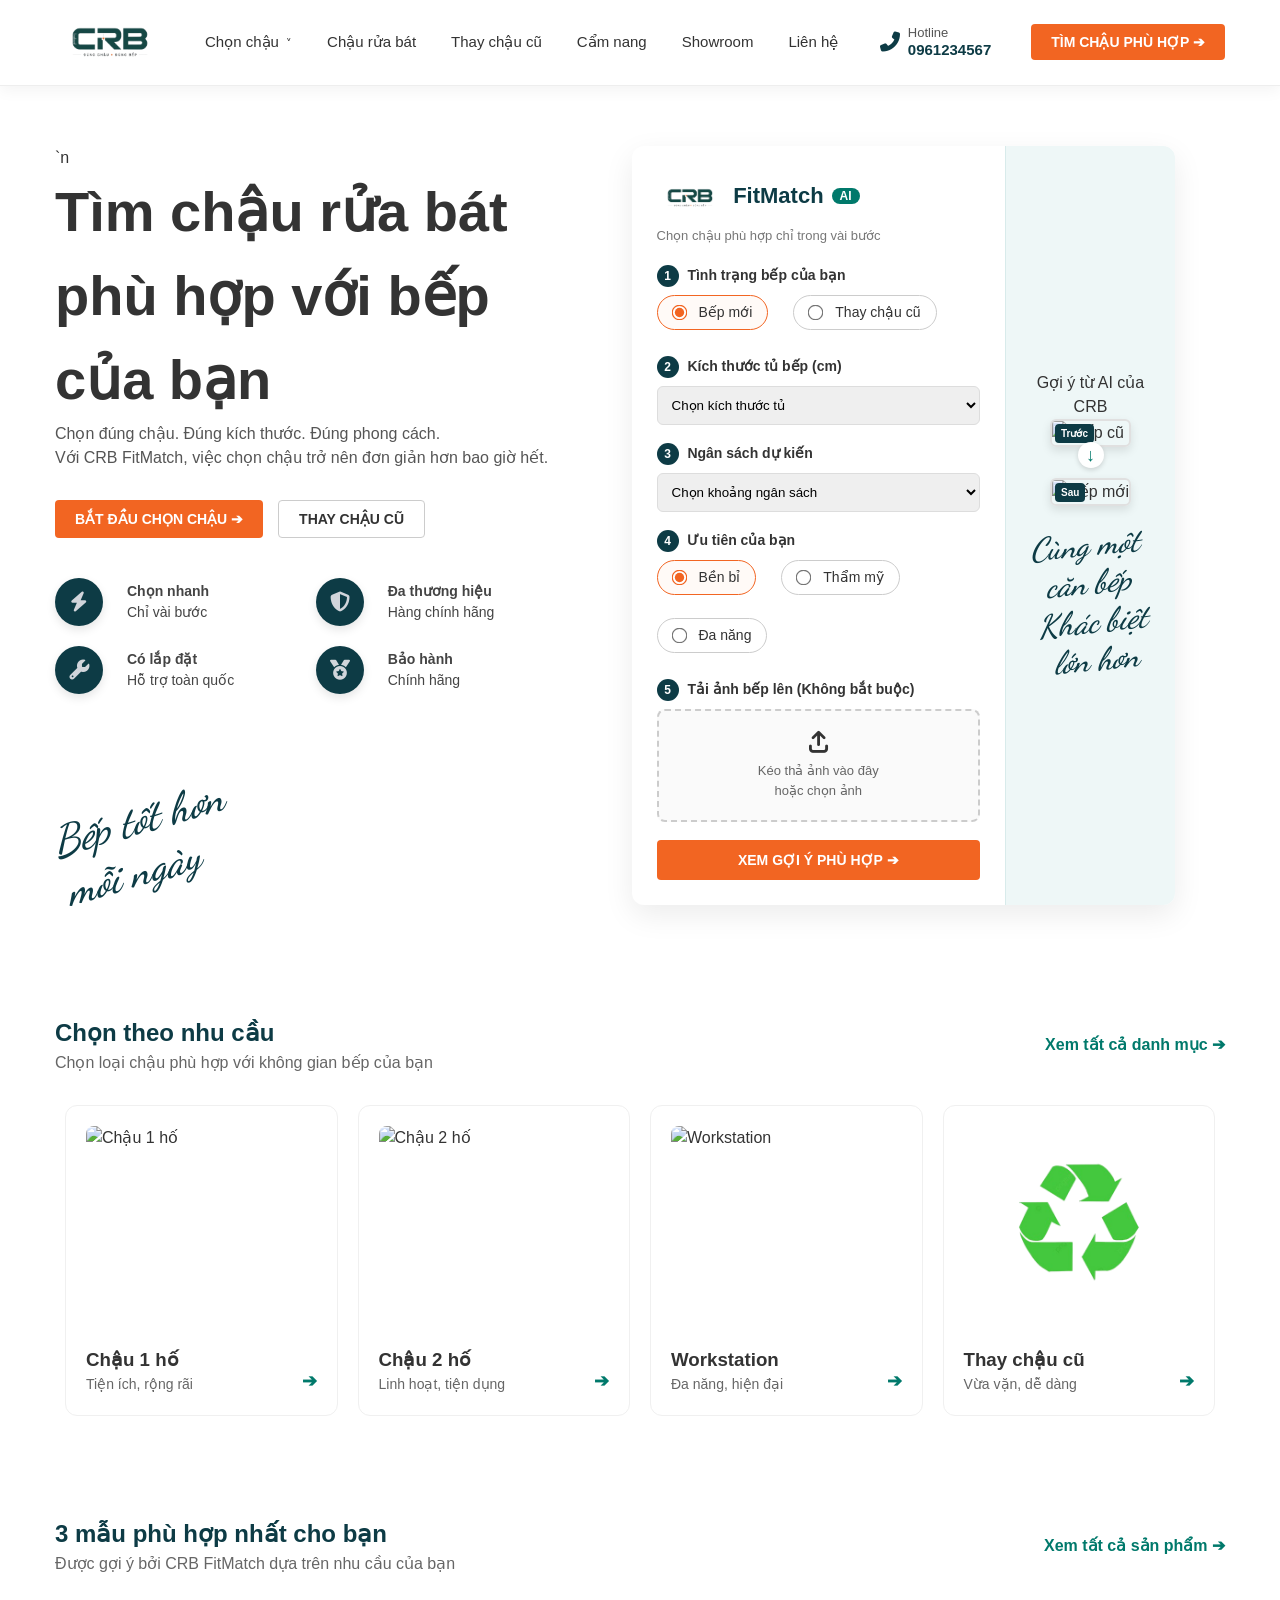
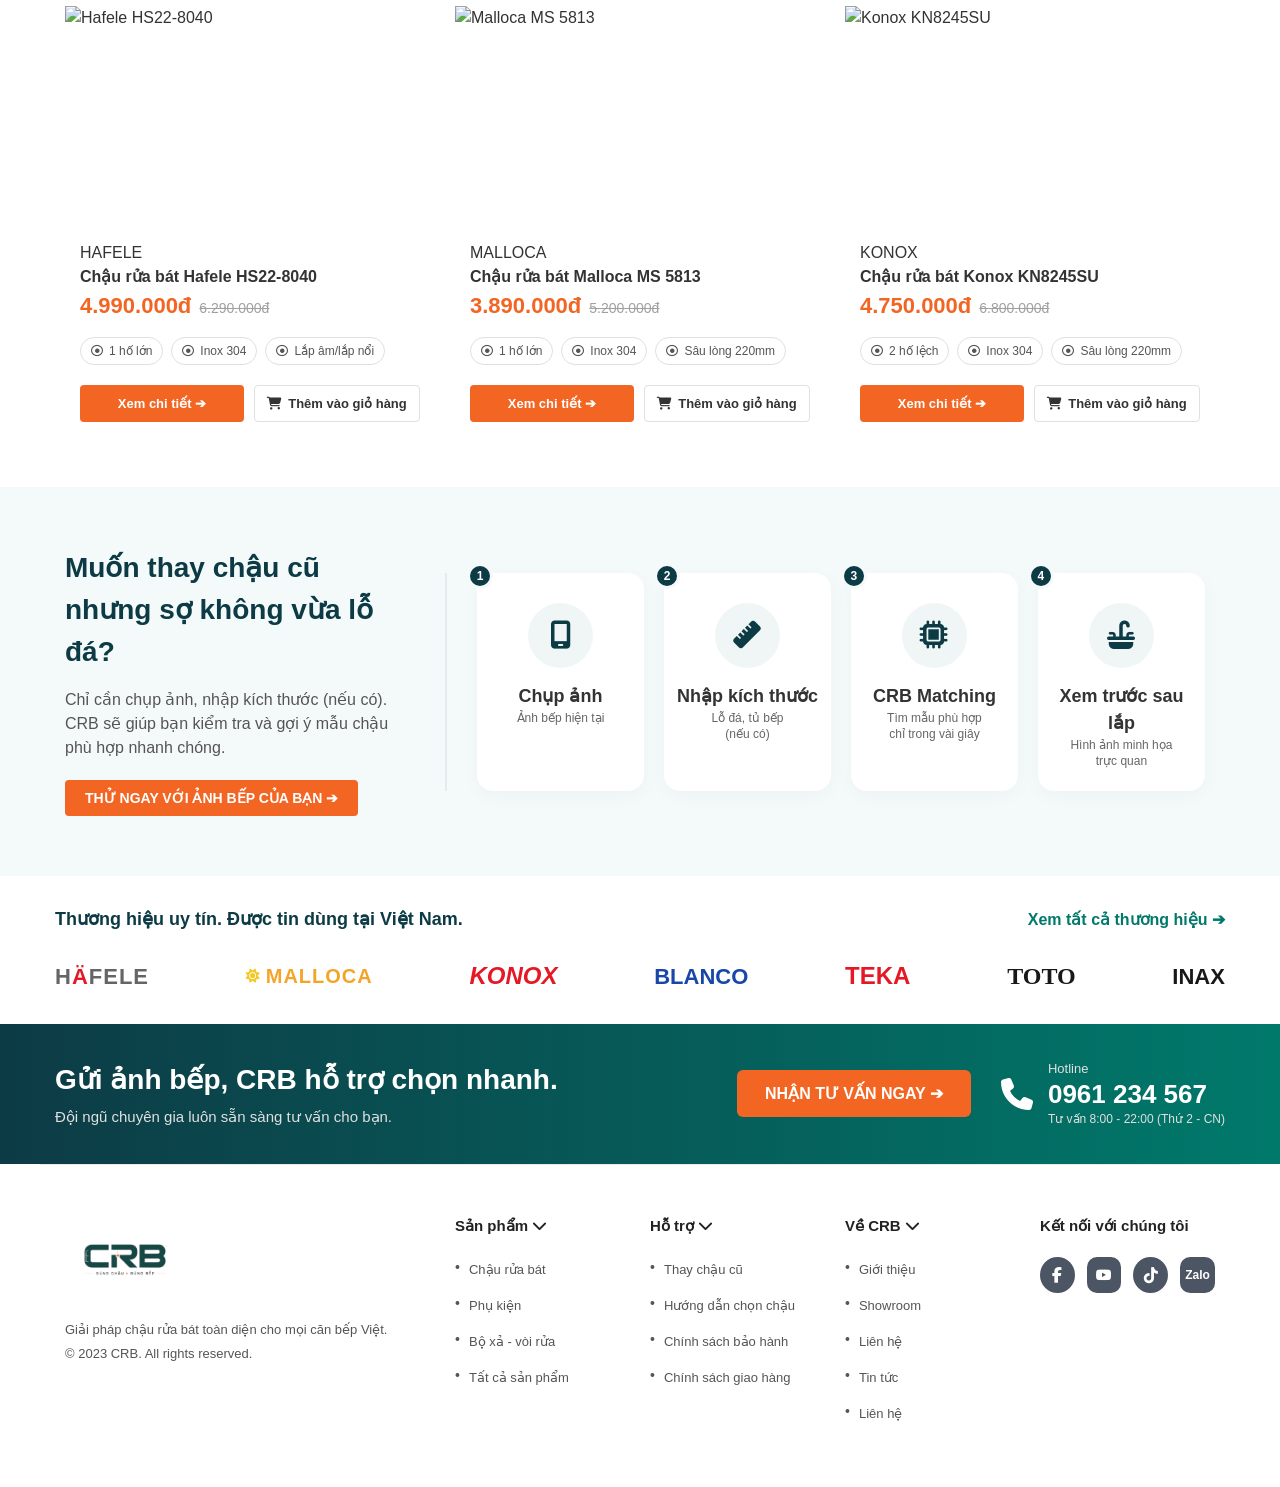
==== index.html @ 4755c790 "link" ====
﻿<!DOCTYPE html>
<html lang="vi">

<head>
    <meta charset="UTF-8">
    <meta name="viewport" content="width=device-width, initial-scale=1.0">
    <title>CRB - Chậu rửa bát</title>
    <!-- Đã đổi Giao Dien Trang Chu thành Giao Dien -->
    <link rel="stylesheet" href="css/Giao-Dien.css">
    <link rel="stylesheet" href="https://cdnjs.cloudflare.com/ajax/libs/font-awesome/6.4.0/css/all.min.css">

  <meta name="description" content="Chậu rửa bát chính hãng từ Hafele, Konox, Malloca tại CRB. Trải nghiệm ngay CRB FitMatch AI giúp chọn chậu chuẩn xác 100% cho tủ bếp. Khám phá ngay!">
</head>

<body>
    <!-- Header -->
    <header class="header">
        <div class="container flex-between align-center">
            <div class="logo">
                <a href="html/Giao-Dien.html">
                    <img src="images/logo.png"
                        alt="CRB Logo" class="img-logo">
                </a>
            </div>

            <div class="mobile-menu-toggle" id="mobile-menu-toggle">☰</div>

            <nav class="nav-menu" id="nav-menu">
                <a href="html/Giao-Dien.html">Chọn chậu <span style="font-size: 11px; margin-left: 3px;">&#709;</span></a>
                <!-- Đã cập nhật link -->
                <a href="html/ChauRuaBat.html">Chậu rửa bát</a>
                <a href="html/Lienhe.html">Thay chậu cũ</a>
                <a href="html/CamNang.html">Cẩm nang</a>
                <a href="html/GioiThieu.html">Showroom</a>
                <a href="html/Lienhe.html">Liên hệ</a>
            </nav>

            <div class="header-action flex-center">
                <div class="hotline flex-row align-center" style="margin-right: 20px;">
                    <i class="fa-solid fa-phone"
                        style="font-size: 20px; color: #0d3b45; margin-right: 8px; transform: scaleX(-1);"></i>
                    <div style="display: flex; flex-direction: column; align-items: flex-start; line-height: 1.2;">
                        <span style="font-size: 13px; color: #555;">Hotline</span>
                        <strong style="font-size: 15px; color: #0d3b45;"><a href="tel:0961234567" class="contact-link" style="color: inherit; text-decoration: none; cursor: pointer;">0961234567</a></strong>
                    </div>
                </div>

                <button onclick="window.location.href='html/index.html'" id="btn-tim-chau"
                    class="btn btn-primary">TÌM CHẬU PHÙ HỢP ➔</button>
            </div>
        </div>
    </header>

    <!-- Mobile Drawer Menu -->
    <div class="mobile-drawer-overlay" id="mobile-drawer-overlay"></div>
    <div class="mobile-drawer" id="mobile-drawer">
        <div class="drawer-header flex-between align-center">
            <img src="images/logo.png"
                alt="CRB Logo" style="max-height: 35px;">
            <div class="close-drawer" id="close-drawer">✖</div>
        </div>
        <div class="drawer-body">
            <a href="html/Giao-Dien.html">Chọn chậu <span
                    style="font-size: 11px; float:right; margin-top: 5px;">&#709;</span></a>
            <!-- Đã cập nhật link -->
            <a href="html/ChauRuaBat.html">Chậu rửa bát</a>
            <a href="html/Lienhe.html">Thay chậu cũ</a>
            <a href="html/CamNang.html">Cẩm nang</a>
            <a href="html/GioiThieu.html">Showroom</a>
                <a href="html/Lienhe.html">Liên hệ</a>
        </div>
        <div class="drawer-footer">
            <div class="hotline-drawer">
                <i class="fa-solid fa-phone" style="transform: scaleX(-1);"></i> <a href="tel:0961234567" class="contact-link" style="color: inherit; text-decoration: none; cursor: pointer;">0961234567</a>
            </div>
            <button onclick="window.location.href='html/index.html'" id="btn-tim-chau-drawer"
                class="btn btn-primary"
                style="width: 100%; text-align: center; justify-content: center; margin-top: 15px; font-weight: bold; font-size: 14px;">TÌM
                CHẬU PHÙ HỢP ➔</button>
        </div>
    </div>

    <!-- Hero Section -->
    <section id="hero-section" class="hero banner-bg">
        <div class="hero-overlay"></div>
        <div class="container flex-row" style="position: relative; z-index: 2; align-items: stretch;">
            <div class="hero-content">
                <h1 class="sr-only" style="position: absolute; width: 1px; height: 1px; padding: 0; margin: -1px; overflow: hidden; clip: rect(0, 0, 0, 0); white-space: nowrap; border-width: 0;">Giải pháp chậu rửa bát chính hãng và thiết bị bếp thông minh CRB</h1>`n                <div class="hero-title" style="font-size: 56px; font-weight: 700;">Tìm chậu rửa bát<br>phù hợp với bếp<br>của bạn</div>
                <p class="subtitle">Chọn đúng chậu. Đúng kích thước. Đúng phong cách.<br>Với CRB FitMatch, việc chọn
                    chậu trở nên đơn giản hơn bao giờ hết.</p>

                <div class="hero-buttons flex-row">
                    <button id="btn-bat-dau" class="btn btn-primary">BẮT ĐẦU CHỌN CHẬU ➔</button>
                    <button onclick="window.location.href='html/Lienhe.html'" id="btn-thay-chau"
                        class="btn btn-outline bg-white">THAY CHẬU CŨ</button>
                </div>

                <div class="hero-features">
                    <div class="feature-item">
                        <span class="icon dark-icon">
                            <i class="fa-solid fa-bolt" style="color: #d1d5db;"></i>
                        </span>
                        <div><strong>Chọn nhanh</strong><br>Chỉ vài bước</div>
                    </div>
                    <div class="feature-item">
                        <span class="icon dark-icon">
                            <i class="fa-solid fa-shield-halved" style="color: #d1d5db;"></i>
                        </span>
                        <div><strong>Đa thương hiệu</strong><br>Hàng chính hãng</div>
                    </div>
                    <div class="feature-item">
                        <span class="icon dark-icon">
                            <i class="fa-solid fa-wrench" style="color: #d1d5db;"></i>
                        </span>
                        <div><strong>Có lắp đặt</strong><br>Hỗ trợ toàn quốc</div>
                    </div>
                    <div class="feature-item">
                        <span class="icon dark-icon">
                            <i class="fa-solid fa-medal" style="color: #d1d5db;"></i>
                        </span>
                        <div><strong>Bảo hành</strong><br>Chính hãng</div>
                    </div>
                </div>

                <div class="hero-signature">
                    <i>Bếp tốt hơn <br> mỗi ngày</i>
                </div>
            </div>

            <!-- Form AI đã được chia 2 cột -->
            <div class="hero-form">
                <div class="form-card complex-form">
                    <div class="form-main">
                        <div class="form-header flex-between"></div>

                        <div class="form-header" style="display: block; margin-bottom: 20px;">
                            <div class="title-row"
                                style="display: flex; align-items: center; gap: 10px; margin-bottom: 5px;">
                                <img src="images/logo.png"
                                    alt="CRB Logo"
                                    style="height: 50px; width: auto; margin: 0; display: block; object-fit: contain; transform: translateY(2px);">
                                <h3
                                    style="margin: 0; font-size: 22px; line-height: 1; display: flex; align-items: center; gap: 8px;">
                                    FitMatch <span class="badge"
                                        style="background: #00796b; color: #fff; padding: 2px 8px; border-radius: 12px; font-size: 12px;">AI</span>
                                </h3>
                            </div>
                            <span class="sub-text" style="margin: 0;">Chọn chậu phù hợp chỉ trong vài bước</span>
                        </div>

                        <style>
                            .radio-pill {
                                display: inline-flex !important;
                                align-items: center !important;
                                border: 1px solid #ccc !important;
                                border-radius: 30px !important;
                                padding: 6px 15px !important;
                                background-color: #fff !important;
                                cursor: pointer;
                                margin-right: 10px;
                                transition: all 0.2s ease;
                            }

                            .radio-pill:has(input:checked),
                            .radio-pill.active {
                                border-color: #f26522 !important;
                                background-color: #fffaf7 !important;
                            }

                            .radio-pill input[type="radio"] {
                                accent-color: #f26522 !important;
                                transform: scale(1.2) !important;
                                margin: 0 8px 0 0 !important;
                                cursor: pointer;
                            }

                            .radio-pill .radio-text {
                                font-size: 14px !important;
                                color: #333 !important;
                            }
                        </style>
                        <form id="ai-form">
                            <div class="form-group">
                                <label><span class="step-num">1</span> Tình trạng bếp của bạn</label>
                                <div class="radio-group flex-row">
                                    <label class="radio-pill"><input type="radio" name="status" checked> <span
                                            class="radio-text">Bếp mới</span></label>
                                    <label class="radio-pill"><input type="radio" name="status"> <span
                                            class="radio-text">Thay chậu cũ</span></label>
                                </div>
                            </div>
                            <div class="form-group">
                                <label><span class="step-num">2</span> Kích thước tủ bếp (cm)</label>
                                <select>
                                    <option>Chọn kích thước tủ</option>
                                </select>
                            </div>
                            <div class="form-group">
                                <label><span class="step-num">3</span> Ngân sách dự kiến</label>
                                <select>
                                    <option>Chọn khoảng ngân sách</option>
                                </select>
                            </div>
                            <div class="form-group">
                                <label><span class="step-num">4</span> Ưu tiên của bạn</label>
                                <div class="radio-group flex-row">
                                    <label class="radio-pill"><input type="radio" name="priority" checked> <span
                                            class="radio-text">Bền bỉ</span></label>
                                    <label class="radio-pill"><input type="radio" name="priority"> <span
                                            class="radio-text">Thẩm mỹ</span></label>
                                    <label class="radio-pill"><input type="radio" name="priority"> <span
                                            class="radio-text">Đa năng</span></label>
                                </div>
                            </div>
                            <div class="form-group">
                                <label><span class="step-num">5</span> Tải ảnh bếp lên <span class="light-text">(Không
                                        bắt buộc)</span></label>
                                <div class="upload-box flex-center" id="upload-box">
                                    <input type="file" id="file-upload" accept="image/*" style="display: none;">
                                    <span id="upload-text">
                                        <i class="fa-solid fa-arrow-up-from-bracket"
                                            style="font-size: 22px; margin-bottom: 8px; color: #333;"></i><br>
                                        Kéo thả ảnh vào đây<br>hoặc chọn ảnh
                                    </span>
                                </div>
                            </div>
                            <button type="button" class="btn btn-primary btn-full" id="btn-submit-form">XEM GỢI Ý PHÙ
                                HỢP ➔</button>
                        </form>
                    </div>

                    <!-- Sidebar AI bên phải -->
                    <div class="form-sidebar">
                        <div class="hero-subtitle">Gợi ý từ AI của CRB</div>
                        <div class="ai-suggestion-imgs">
                            <div class="img-box">
                                <span class="badge-dark">Trước</span>
                                <a href="html/ChiTietSanPham.html"><img
                                        src="https://encrypted-tbn0.gstatic.com/images?q=tbn:ANd9GcQkUFyxHflXb5DP6IkUX-mRM8Isq6GGLWXchEQne34ZMQ&s=10"
                                        alt="Bếp cũ" style="object-fit: cover;" ></a>
                            </div>
                            <div class="arrow-down">↓</div>
                            <div class="img-box">
                                <span class="badge-dark">Sau</span>
                                <a href="html/ChiTietSanPham.html"><img
                                        src="https://encrypted-tbn0.gstatic.com/images?q=tbn:ANd9GcRJy-4F2bDkJtlJdthSl4FT0KpX2QgJIFKBKIT2BkZq8A&s=10"
                                        alt="Bếp mới" style="object-fit: cover;" ></a>
                            </div>
                        </div>
                        <div class="sidebar-signature">
                            Cùng một căn bếp<br>Khác biệt lớn hơn
                        </div>
                    </div>
                </div>
            </div>
        </div>
    </section>

    <!-- Categories -->
    <section id="chon-theo-nhu-cau" class="categories container section-padding">
        <div class="section-header flex-between">
            <div>
                <h2>Chọn theo nhu cầu</h2>
                <p>Chọn loại chậu phù hợp với không gian bếp của bạn</p>
            </div>
            <!-- Đã thêm link -->
            <a href="html/ChauRuaBat.html" class="link">Xem tất cả danh mục ➔</a>
        </div>

        <div class="row">
            <div class="col-3">
                <div class="category-card">
                    <a href="html/ChiTietSanPham.html"><img
                            src="https://encrypted-tbn0.gstatic.com/images?q=tbn:ANd9GcQkUFyxHflXb5DP6IkUX-mRM8Isq6GGLWXchEQne34ZMQ&s=10"
                            alt="Chậu 1 hố" style="object-fit: cover;" ></a>
                    <div class="flex-between align-center">
                        <div>
                            <h3>Chậu 1 hố</h3>
                            <p>Tiện ích, rộng rãi</p>
                        </div>
                        <span class="arrow-icon">➔</span>
                    </div>
                </div>
            </div>
            <div class="col-3">
                <div class="category-card">
                    <a href="html/ChiTietSanPham.html"><img
                            src="https://encrypted-tbn0.gstatic.com/images?q=tbn:ANd9GcRJy-4F2bDkJtlJdthSl4FT0KpX2QgJIFKBKIT2BkZq8A&s=10"
                            alt="Chậu 2 hố" style="object-fit: cover;" ></a>
                    <div class="flex-between align-center">
                        <div>
                            <h3>Chậu 2 hố</h3>
                            <p>Linh hoạt, tiện dụng</p>
                        </div>
                        <span class="arrow-icon">➔</span>
                    </div>
                </div>
            </div>
            <div class="col-3">
                <div class="category-card">
                    <a href="html/ChiTietSanPham.html"><img
                            src="https://encrypted-tbn0.gstatic.com/images?q=tbn:ANd9GcQZZJOah_-8vuOcqAD0ra7861AhZ2qi3l1lWrR-IC-uaQ&s=10"
                            alt="Workstation" style="object-fit: cover;" ></a>
                    <div class="flex-between align-center">
                        <div>
                            <h3>Workstation</h3>
                            <p>Đa năng, hiện đại</p>
                        </div>
                        <span class="arrow-icon">➔</span>
                    </div>
                </div>
            </div>
            <div class="col-3">
                <!-- Đã thêm link -->
                <a href="html/Lienhe.html" style="text-decoration: none; color: inherit;">
                    <div class="category-card">
                        <img src="images/pngtree.png" alt="Thay chậu cũ" style="object-fit: cover;" >
                        <div class="flex-between align-center">
                            <div>
                                <h3>Thay chậu cũ</h3>
                                <p>Vừa vặn, dễ dàng</p>
                            </div>
                            <span class="arrow-icon">➔</span>
                        </div>
                    </div>
                </a>
            </div>
        </div>
    </section>

    <!-- Products -->
    <section id="mau-phu-hop" class="products container section-padding">
        <div class="section-header flex-between">
            <div>
                <h2>3 mẫu phù hợp nhất cho bạn</h2>
                <p>Được gợi ý bởi CRB FitMatch dựa trên nhu cầu của bạn</p>
            </div>
            <!-- Đã thêm link -->
            <a href="html/ChauRuaBat.html" class="link">Xem tất cả sản phẩm ➔</a>
        </div>

        <div class="row">
            <!-- Product 1 -->
            <div class="col-4 product-card">
                <a href="html/ChiTietSanPham.html"><img
                        src="https://encrypted-tbn0.gstatic.com/images?q=tbn:ANd9GcQi7dMgrR0idvSSZKCbeyA573gtKgJVa4vBxTHd0vP1Jg&s=10"
                        alt="Hafele HS22-8040" style="object-fit: cover;" ></a>
                <div class="product-info">
                    <span class="brand">HAFELE</span>
                    <h4><a href="html/ChiTietSanPham.html" style="color: inherit; text-decoration: none;">Chậu rửa bát
                            Hafele HS22-8040</a></h4>
                    <div class="price">
                        <strong class="text-primary">4.990.000đ</strong>
                        <del>6.290.000đ</del>
                    </div>
                    <div class="specs flex-row flex-wrap">
                        <span class="spec-pill"><i class="fa-regular fa-circle-dot"></i> 1 hố lớn</span>
                        <span class="spec-pill"><i class="fa-regular fa-circle-dot"></i> Inox 304</span>
                        <span class="spec-pill"><i class="fa-regular fa-circle-dot"></i> Lắp âm/lắp nổi</span>
                    </div>
                    <div class="product-actions flex-row">
                        <button onclick="window.location.href='html/ChiTietSanPham.html'" class="btn btn-primary">Xem
                            chi tiết ➔</button>
                        <button class="btn btn-outline"><i class="fa-solid fa-cart-shopping"></i> Thêm vào giỏ
                            hàng</button>
                    </div>
                </div>
            </div>

            <!-- Product 2 -->
            <div class="col-4 product-card">
                <a href="html/ChiTietSanPham.html"><img
                        src="https://encrypted-tbn0.gstatic.com/images?q=tbn:ANd9GcTgGwl_DbQq_iUihb8qetYYLKUlzbD12i5W52bxCu1P7g&s=10"
                        alt="Malloca MS 5813" style="object-fit: cover;" ></a>
                <div class="product-info">
                    <span class="brand">MALLOCA</span>
                    <h4><a href="html/ChiTietSanPham.html" style="color: inherit; text-decoration: none;">Chậu rửa bát
                            Malloca MS 5813</a></h4>
                    <div class="price">
                        <strong class="text-primary">3.890.000đ</strong>
                        <del>5.200.000đ</del>
                    </div>
                    <div class="specs flex-row flex-wrap">
                        <span class="spec-pill"><i class="fa-regular fa-circle-dot"></i> 1 hố lớn</span>
                        <span class="spec-pill"><i class="fa-regular fa-circle-dot"></i> Inox 304</span>
                        <span class="spec-pill"><i class="fa-regular fa-circle-dot"></i> Sâu lòng 220mm</span>
                    </div>
                    <div class="product-actions flex-row">
                        <button onclick="window.location.href='html/ChiTietSanPham.html'" class="btn btn-primary">Xem
                            chi tiết ➔</button>
                        <button class="btn btn-outline"><i class="fa-solid fa-cart-shopping"></i> Thêm vào giỏ
                            hàng</button>
                    </div>
                </div>
            </div>

            <!-- Product 3 -->
            <div class="col-4 product-card">
                <a href="html/ChiTietSanPham.html"><img
                        src="https://encrypted-tbn0.gstatic.com/images?q=tbn:ANd9GcT0BIOL4WGAfW4wN98OjW5DkghnPa1Tt1KXQzXLYL662Q&s=10"
                        alt="Konox KN8245SU" style="object-fit: cover;" ></a>
                <div class="product-info">
                    <span class="brand">KONOX</span>
                    <h4><a href="html/ChiTietSanPham.html" style="color: inherit; text-decoration: none;">Chậu rửa bát
                            Konox KN8245SU</a></h4>
                    <div class="price">
                        <strong class="text-primary">4.750.000đ</strong>
                        <del>6.800.000đ</del>
                    </div>
                    <div class="specs flex-row flex-wrap">
                        <span class="spec-pill"><i class="fa-regular fa-circle-dot"></i> 2 hố lệch</span>
                        <span class="spec-pill"><i class="fa-regular fa-circle-dot"></i> Inox 304</span>
                        <span class="spec-pill"><i class="fa-regular fa-circle-dot"></i> Sâu lòng 220mm</span>
                    </div>
                    <div class="product-actions flex-row">
                        <button onclick="window.location.href='html/ChiTietSanPham.html'" class="btn btn-primary">Xem
                            chi tiết ➔</button>
                        <button class="btn btn-outline"><i class="fa-solid fa-cart-shopping"></i> Thêm vào giỏ
                            hàng</button>
                    </div>
                </div>
            </div>
        </div>
    </section>

    <!-- Replacement Banner Cập nhật (Dạng Card) -->
    <section class="replacement-banner">
        <div class="container">
            <div class="row align-center">
                <div class="col-4 banner-text">
                    <h2>Muốn thay chậu cũ nhưng sợ không vừa lỗ đá?</h2>
                    <p>Chỉ cần chụp ảnh, nhập kích thước (nếu có). CRB sẽ giúp bạn kiểm tra và gợi ý mẫu chậu phù hợp
                        nhanh chóng.</p>
                    <button onclick="window.location.href='html/Lienhe.html'" id="btn-thu-ngay"
                        class="btn btn-primary mt-2">THỬ NGAY VỚI ẢNH BẾP CỦA BẠN ➔</button>
                </div>
                <div class="col-8 banner-steps-container">
                    <div class="row banner-steps">
                        <!-- Bước 1 -->
                        <div class="col-3 step-item">
                            <div class="step-card">
                                <div class="step-number">1</div>
                                <div class="step-icon">
                                    <i class="fa-solid fa-mobile-screen"></i>
                                </div>
                                <div class="step-title" style="font-weight: 600; font-size: 18px;">Chụp ảnh</div>
                                <p>Ảnh bếp hiện tại</p>
                            </div>
                        </div>
                        <!-- Bước 2 -->
                        <div class="col-3 step-item">
                            <div class="step-card">
                                <div class="step-number">2</div>
                                <div class="step-icon">
                                    <i class="fa-solid fa-ruler"></i>
                                </div>
                                <div class="step-title" style="font-weight: 600; font-size: 18px;">Nhập kích thước</div>
                                <p>Lỗ đá, tủ bếp<br>(nếu có)</p>
                            </div>
                        </div>
                        <!-- Bước 3 -->
                        <div class="col-3 step-item">
                            <div class="step-card">
                                <div class="step-number">3</div>
                                <div class="step-icon">
                                    <i class="fa-solid fa-microchip"></i>
                                </div>
                                <div class="step-title" style="font-weight: 600; font-size: 18px;">CRB Matching</div>
                                <p>Tìm mẫu phù hợp<br>chỉ trong vài giây</p>
                            </div>
                        </div>
                        <!-- Bước 4 -->
                        <div class="col-3 step-item">
                            <div class="step-card">
                                <div class="step-number">4</div>
                                <div class="step-icon">
                                    <i class="fa-solid fa-sink"></i>
                                </div>
                                <div class="step-title" style="font-weight: 600; font-size: 18px;">Xem trước sau lắp</div>
                                <p>Hình ảnh minh họa<br>trực quan</p>
                            </div>
                        </div>
                    </div>
                </div>
            </div>
        </div>
    </section>

    <!-- Trusted Brands -->
    <section class="trusted-brands container section-padding">
        <div class="brands-header flex-between align-center">
            <h2 class="brands-title">Thương hiệu uy tín. Được tin dùng tại Việt Nam.</h3>
            <!-- Đã thêm link -->
            <a href="html/ChauRuaBat.html" class="link">Xem tất cả thương hiệu ➔</a>
        </div>
        <div class="brands-list flex-between align-center">
            <div class="brand-logo" style="color: #555; font-weight: 800; font-size: 22px; letter-spacing: 1px;">H<span
                    style="color: #e3000f;">Ä</span>FELE</div>
            <div class="brand-logo" style="color: #f39c12; font-weight: 700; font-size: 20px; letter-spacing: 1px;"><i
                    class="fa-solid fa-sun" style="font-size: 14px; color: #f1c40f; margin-right: 5px;"></i>MALLOCA
            </div>
            <div class="brand-logo" style="color: #e3000f; font-weight: 900; font-size: 24px; font-style: italic;">KONOX
            </div>
            <div class="brand-logo" style="color: #0033a0; font-weight: 900; font-size: 22px;">BLANCO</div>
            <div class="brand-logo" style="color: #e3000f; font-weight: 900; font-size: 24px;">TEKA</div>
            <div class="brand-logo"
                style="color: #000; font-weight: 900; font-size: 24px; font-family: 'Times New Roman', serif;">TOTO
            </div>
            <div class="brand-logo" style="color: #000; font-weight: 800; font-size: 22px;">INAX</div>
        </div>
    </section>

    <!-- Footer CTA -->
    <section class="footer-cta bg-dark">
        <div class="container flex-between align-center">
            <div class="cta-text">
                <h2>Gửi ảnh bếp, CRB hỗ trợ chọn nhanh.</h2>
                <p>Đội ngũ chuyên gia luôn sẵn sàng tư vấn cho bạn.</p>
            </div>
            <div class="cta-action flex-row align-center">
                <!-- Đã thêm sự kiện chuyển hướng trang liên hệ -->
                <button onclick="window.location.href='html/Lienhe.html'" class="btn btn-primary btn-lg">NHẬN TƯ VẤN
                    NGAY ➔</button>
                <div class="hotline-white flex-row align-center">
                    <i class="fa-solid fa-phone phone-icon"></i>
                    <div class="hotline-info">
                        <span class="label">Hotline</span>
                        <strong><a href="tel:0961234567" class="contact-link" style="color: inherit; text-decoration: none; cursor: pointer;">0961 234 567</a></strong>
                        <span class="time">Tư vấn 8:00 - 22:00 (Thứ 2 - CN)</span>
                    </div>
                </div>
            </div>
        </div>
    </section>

    <!-- Footer -->
    <footer class="footer container section-padding">
        <div class="row">
            <div class="col-4 footer-col">
                <a href="html/Giao-Dien.html">
                    <img src="images/logo.png"
                        alt="CRB Logo" class="img-logo-footer">
                </a>
                <p class="mt-2">Giải pháp chậu rửa bát toàn diện cho mọi căn bếp Việt.</p>
                <p class="mt-2">© 2023 CRB. All rights reserved.</p>
            </div>
            <!-- Đã cập nhật tất cả link footer bên dưới -->
            <div class="col-2 footer-col">
                <div class="footer-title" class="footer-toggle">Sản phẩm <i class="fa-solid fa-chevron-down"></i></div>
                <ul>
                    <li><a href="html/ChauRuaBat.html">Chậu rửa bát</a></li>
                    <li><a href="html/ChauRuaBat.html">Phụ kiện</a></li>
                    <li><a href="html/ChauRuaBat.html">Bộ xả - vòi rửa</a></li>
                    <li><a href="html/ChauRuaBat.html">Tất cả sản phẩm</a></li>
                </ul>
            </div>
            <div class="col-2 footer-col">
                <div class="footer-title" class="footer-toggle">Hỗ trợ <i class="fa-solid fa-chevron-down"></i></div>
                <ul>
                    <li><a href="html/Lienhe.html">Thay chậu cũ</a></li>
                    <li><a href="html/CamNang.html">Hướng dẫn chọn chậu</a></li>
                    <li><a href="html/CRB.html">Chính sách bảo hành</a></li>
                    <li><a href="html/CRB.html">Chính sách giao hàng</a></li>
                </ul>
            </div>
            <div class="col-2 footer-col">
                <div class="footer-title" class="footer-toggle">Về CRB <i class="fa-solid fa-chevron-down"></i></div>
                <ul>
                    <li><a href="html/CRB.html">Giới thiệu</a></li>
                    <li><a href="html/GioiThieu.html">Showroom</a></li>
                    <li><a href="html/Lienhe.html">Liên hệ</a></li>
                    <li><a href="html/CamNang.html">Tin tức</a></li>
                    <li><a href="html/Lienhe.html">Liên hệ</a></li>
                </ul>
            </div>
            <div class="col-2 footer-col">
                <div class="footer-title">Kết nối với chúng tôi</div>
                <div class="socials">
                    <a href="#" class="social-icon"><i class="fa-brands fa-facebook-f"></i></a>
                    <a href="#" class="social-icon youtube-icon"><i class="fa-brands fa-youtube"></i></a>
                    <a href="#" class="social-icon"><i class="fa-brands fa-tiktok"></i></a>
                    <a href="#" class="social-icon zalo-icon">Zalo</a>
                </div>
            </div>
        </div>
    </footer>
    <script src="js/Giao-Dien.js"></script>
</body>

</html>
---- css/Giao-Dien.css ----
﻿@import url('https://fonts.googleapis.com/css2?family=Dancing+Script:wght@600&display=swap');

/* ================= Base Reset ================= */
* {
    margin: 0;
    padding: 0;
    box-sizing: border-box;
    font-family: 'Segoe UI', Tahoma, Geneva, Verdana, sans-serif;
}

html {
    scroll-behavior: smooth;
    /* Thêm hiệu ứng cuộn mượt mà */
}

body {
    color: #333;
    line-height: 1.5;
}

img {
    max-width: 100%;
    display: block;
}

a {
    text-decoration: none;
    color: inherit;
}

/* ================= Utility Classes ================= */
.container {
    max-width: 1200px;
    margin: 0 auto;
    padding: 0 15px;
}

.flex-row {
    display: flex;
    flex-wrap: wrap;
}

.flex-between {
    display: flex;
    justify-content: space-between;
    align-items: center;
}

.flex-center {
    display: flex;
    justify-content: center;
    align-items: center;
}

.align-center {
    align-items: center;
}

/* Custom Flex Grid System */
.row {
    display: flex;
    flex-wrap: wrap;
}

.col-2 {
    flex: 0 0 16.666%;
    max-width: 16.666%;
    padding: 0 10px;
}

.col-3 {
    flex: 0 0 25%;
    max-width: 25%;
    padding: 0 10px;
}

.col-4 {
    flex: 0 0 33.333%;
    max-width: 33.333%;
    padding: 0 10px;
}

.col-5 {
    flex: 0 0 41.666%;
    max-width: 41.666%;
    padding: 0 10px;
}

.col-7 {
    flex: 0 0 58.333%;
    max-width: 58.333%;
    padding: 0 10px;
}

.col-8 {
    flex: 0 0 66.666%;
    max-width: 66.666%;
    padding: 0 10px;
}

.section-padding {
    padding: 50px 15px;
}

.mt-2 {
    margin-top: 20px;
}

.bg-light {
    background-color: #f8f9fa;
}

.bg-dark {
    background-color: #0d3b45;
    color: white;
}

.text-primary {
    color: #f26522;
}

/* Buttons */
.btn {
    padding: 10px 20px;
    border-radius: 4px;
    border: none;
    font-weight: bold;
    cursor: pointer;
    transition: 0.3s;
    font-size: 14px;
}

.btn-primary {
    background-color: #f26522;
    color: white;
}

.btn-primary:hover {
    background-color: #d15116;
}

.btn-outline {
    background-color: transparent;
    border: 1px solid #ccc;
    color: #333;
}

.btn-outline:hover {
    border-color: #f26522;
    color: #f26522;
}

.btn-full {
    width: 100%;
    padding: 12px;
}

/* ================= Header ================= */

/* Tùy chỉnh kích thước Logo hình ảnh */
.img-logo {
    max-width: 110px;
    /* Chiều rộng tối đa của logo trên thanh menu */
    height: auto;
    display: block;
}

.img-logo-footer {
    max-width: 160px;
    /* Logo ở footer có thể để to hơn một chút */
    margin-bottom: 15px;
    /* Tạo khoảng thở với đoạn văn bản bên dưới */
    height: auto;
    display: block;
}

.header {
    background: #fff;
    padding: 1px 0;
    border-bottom: 1px solid #eee;
}

.logo h2 {
    color: #0d3b45;
    font-weight: 900;
    line-height: 1;
    margin: 0;
}

.slogan {
    font-size: 10px;
    color: #666;
    letter-spacing: 1px;
}

.nav-menu {
    display: flex;
    gap: 35px;
    font-weight: 500;
    font-size: 15px;


    margin-left: 40px;
    margin-right: auto;
}

.nav-menu a:hover {
    color: #f26522;
}

.header-action {
    gap: 20px;
}

.hotline {
  white-space: nowrap;
    font-size: 14px;
}

.hotline strong {
    display: block;
    font-size: 16px;
    color: #0d3b45;
}

.mobile-menu-toggle {
    display: none;
    font-size: 24px;
    cursor: pointer;
}

/* ================= Hero Section ================= */
.hero {
    padding: 40px 0;
}

.hero-content {
    flex: 0 0 50%;
    max-width: 50%;
    padding-right: 40px;
}

.hero-content h1 {
    font-size: 42px;
    color: #0d3b45;
    margin-bottom: 20px;
    line-height: 1.2;
}

.subtitle {
    color: #555;
    margin-bottom: 30px;
    font-size: 16px;
}

.hero-buttons {
    gap: 15px;
    margin-bottom: 40px;
}

.hero-features {
    display: grid;
    grid-template-columns: repeat(2, 1fr);
    gap: 20px 15px;
    margin-bottom: 40px;
    justify-content: center;
}

.feature-item {
    display: flex;
    align-items: center;
    gap: 12px;
    font-size: 14px;
    color: #444;
}

.feature-item .icon {
    font-size: 24px;
    background: #e0f2f1;
    padding: 10px;
    border-radius: 50%;
}

.hero-signature {
    font-family: 'Brush Script MT', cursive;
    font-size: 28px;
    color: #777;
}

/* AI Form Card */
.hero-form {
    flex: 0 0 50%;
    max-width: 50%;
    padding: 0 50px;
}

.form-card {
    background: #fff;
    border-radius: 12px;
    padding: 25px;
    box-shadow: 0 10px 30px rgba(0, 0, 0, 0.08);
}

.complex-form {
    padding: 0;
    /* Remove default padding to allow split columns */
    display: flex;
    overflow: hidden;
    /* Keep border-radius working */
}

.form-main {
    flex: 1;
    padding: 25px 30px;
}

.form-sidebar {
    width: 220px;
    background: #f4f9f9;
    padding: 25px 20px;
    border-left: 1px solid #e2ecec;
    text-align: center;
    display: flex;
    flex-direction: column;
}

.form-sidebar h5 {
    color: #0d3b45;
    font-size: 14px;
    margin-bottom: 20px;
}

.ai-suggestion-imgs .img-box {
    position: relative;
    margin-bottom: 10px;
}

.ai-suggestion-imgs .img-box img {
    border-radius: 6px;
    border: 2px solid #e0e0e0;
}

.ai-suggestion-imgs .arrow-down {
    font-size: 18px;
    color: #00796b;
    margin-bottom: 10px;
}

.sidebar-signature {
    margin-top: auto;
    font-size: 12px;
    color: #777;
    font-style: italic;
    line-height: 1.4;
}

.badge-dark {
    position: absolute;
    top: -8px;
    left: -8px;
    background: #0d3b45;
    color: #fff;
    padding: 2px 6px;
    border-radius: 10px;
    font-size: 10px;
    font-weight: bold;
    z-index: 2;
}

.form-header h3 {
    color: #0d3b45;
    display: flex;
    align-items: center;
    gap: 10px;
}

.badge {
    background: #00796b;
    color: #fff;
    padding: 2px 8px;
    border-radius: 12px;
    font-size: 12px;
}

.sub-text {
    font-size: 13px;
    color: #777;
    margin-bottom: 20px;
    display: block;
    margin-top: 5px;
}

.form-group {
    margin-bottom: 18px;
}

.form-group label {
    display: block;
    font-weight: 600;
    font-size: 14px;
    margin-bottom: 8px;
}

.radio-group {
    gap: 15px;
    font-size: 14px;
}

.form-group select {
    width: 100%;
    padding: 10px;
    border: 1px solid #ddd;
    border-radius: 6px;
    outline: none;
}

.upload-box {
    border: 2px dashed #ccc;
    padding: 20px;
    border-radius: 8px;
    text-align: center;
    color: #666;
    font-size: 13px;
    cursor: pointer;
    background: #fafafa;
}

/* ================= Categories ================= */
.section-header {
    margin-bottom: 30px;
}

.section-header h2 {
    color: #0d3b45;
}

.section-header p {
    color: #666;
}

.link {
    color: #00796b;
    font-weight: 600;
}

.category-card {
    margin-bottom: 20px;
}

.category-card img {
    border-radius: 8px;
    margin-bottom: 15px;
}

.category-card h4 {
    color: #0d3b45;
}

.category-card p {
    font-size: 13px;
    color: #666;
}

/* ================= Products Cập nhật ================= */

/* 1. Ép các hình ảnh sản phẩm có chung một chiều cao để không bị xô lệch */
.product-card {
    display: flex;
    flex-direction: column;
    height: 100%;
}

.product-card a>img {
    width: 100%;
    height: 220px;
    /* Bạn có thể tăng giảm số này (ví dụ 200px - 250px) để vừa mắt */
    object-fit: cover;
    /* Cắt bớt phần rìa thừa để lấp đầy khung hình mà không méo ảnh */
    display: block;
    background-color: #fff;
    /* Lót nền trắng phòng trường hợp dùng object-fit: contain */
}

.product-info {
    display: flex;
    flex-direction: column;
    flex-grow: 1;
    /* Yêu cầu phần này giãn ra để chiếm hết không gian trống */
    padding: 15px;
    /* Thêm padding nếu code cũ của bạn chưa có để chữ không sát lề */
}

/* 2. Căn chỉnh phần giá tiền to, rõ ràng hơn */
.price {
    display: flex;
    align-items: baseline;
    gap: 8px;
    margin-bottom: 15px;
}

.price strong {
    font-size: 22px;
    color: #f26522;
    font-weight: 700;
}

.price del {
    font-size: 14px;
    color: #a0a0a0;
    text-decoration: line-through;
}

/* 3. Tạo khung viền bo tròn (Pill) cho thông số kỹ thuật giống Hình 2 */
.specs {
    gap: 8px;
    margin-bottom: 20px;
}

.spec-pill {
    border: 1px solid #e0e0e0;
    border-radius: 20px;
    padding: 4px 10px;
    font-size: 12px;
    color: #555;
    display: inline-flex;
    align-items: center;
    gap: 6px;
    background: #fff;
}

.spec-pill i {
    font-size: 12px;
    color: #555;
}

/* 4. Chỉnh nút bấm đều nhau */
.product-actions {
    gap: 10px;
    display: flex;
    margin-top: auto;
}

.product-actions .btn {
    flex: 1;
    padding: 10px 5px;
    font-size: 13px;
    display: flex;
    align-items: center;
    justify-content: center;
    gap: 6px;
}

.product-actions .btn-outline {
    border-color: #e0e0e0;
    color: #333;
}

/* ================= Replacement Banner (Giao diện Card mới) ================= */
.replacement-banner {
    background: #f4f9f9;
    /* Màu nền xanh nhạt y hệt ảnh 2 */
    padding: 60px 0;
}

/* Chỉnh tỷ lệ cột chữ và tạo khoảng cách */
.banner-text {
    padding-right: 40px;
}

.banner-text h2 {
    color: #0d3b45;
    margin-bottom: 15px;
    font-size: 28px;
}

.banner-text p {
    color: #555;
}

/* Tạo đường kẻ dọc ngăn cách 2 bên */
.banner-steps-container {
    border-left: 2px solid #e2ecec;
    /* Đường kẻ dọc mờ */
    padding-left: 20px;
}

/* Định dạng từng thẻ trắng (Card) */
.step-item {
    padding: 0 10px;
    height: auto;
}

.step-card {
    background: #fff;
    border-radius: 16px;
    /* Bo góc to như ảnh */
    padding: 30px 10px 20px;
    /* Căn chỉnh khoảng trống trong card */
    text-align: center;
    position: relative;
    height: 100%;
    display: flex;
    flex-direction: column;
    align-items: center;
    box-shadow: 0 5px 20px rgba(0, 0, 0, 0.03);
    /* Đổ bóng cực nhẹ */
}

/* Con số đánh thứ tự góc trái trên */
.step-number {
    position: absolute;
    top: -10px;
    /* Nhô lên khỏi thẻ một chút */
    left: -10px;
    /* Nhô ra ngoài cạnh trái một chút */
    width: 26px;
    height: 26px;
    background-color: #0d3b45;
    /* Xanh đậm */
    color: #fff;
    border-radius: 50%;
    display: flex;
    align-items: center;
    justify-content: center;
    font-size: 12px;
    font-weight: bold;
    border: 3px solid #f4f9f9;
    /* Tạo viền bao quanh để cắt nền */
    z-index: 2;
}

/* Định dạng vòng tròn chứa Icon */
.step-card .step-icon {
    width: 65px;
    height: 65px;
    background: #f0f6f6;
    /* Nền xanh/xám nhạt */
    border-radius: 50%;
    display: flex;
    align-items: center;
    justify-content: center;
    font-size: 28px;
    /* Tăng nhẹ để cân đối hơn */
    margin: 0 auto 15px;
    color: #0d3b45;
    /* Màu icon xanh đậm */
}

.step-card h5 {
    color: #0d3b45;
    margin-bottom: 8px;
    font-size: 15px;
    font-weight: 700;
}

.step-card p {
    font-size: 12px;
    color: #666;
    line-height: 1.4;
    min-height: 34px;
    /* Đảm bảo đủ chiều cao cho 2 dòng, giúp thẻ luôn cân bằng */
    margin: 0;
}

/* ================= TÙY CHỈNH HERO BANNER THẨM MỸ ================= */

/* Ảnh nền nhà bếp và Lớp phủ */
.banner-bg {
    /* Đang dùng ảnh giả lập, bạn hãy đổi link ảnh nhà bếp thật vào đây */
    background-image: url('https://encrypted-tbn0.gstatic.com/images?q=tbn:ANd9GcTKNkMK14LefJZoOCNMwxDS35MU1SjfqYvpmlOpCqcm7w&s=10');
    background-size: cover;
    background-position: center;
    position: relative;
    padding: 60px 0;
}

.hero-overlay {
    position: absolute;
    top: 0;
    left: 0;
    width: 100%;
    height: 100%;
    /* Gradient: Từ trắng đục (trái) chuyển sang trong suốt (phải) */
    background: linear-gradient(to right, rgba(255, 255, 255, 1) 0%, rgba(255, 255, 255, 0.85) 45%, rgba(255, 255, 255, 0) 100%);
}

.bg-white {
    background-color: #fff !important;
}

/* Tối ưu vòng tròn Icon Font Awesome */
.feature-item .dark-icon {
    background: #0d3b45;
    width: 48px;
    /* Tăng nhẹ kích thước vòng tròn */
    height: 48px;
    border-radius: 50%;
    /* Bo tròn tuyệt đối */
    display: flex;
    align-items: center;
    justify-content: center;
    font-size: 20px;
    /* Chỉnh độ to của Icon bên trong */
    margin-right: 12px;
    /* Đẩy chữ cách xa vòng tròn một chút */
    box-shadow: 0 4px 10px rgba(0, 0, 0, 0.1);
    padding: 0;
    /* Xóa padding cũ để icon nằm ngay giữa */
}

/* Cấu trúc chia cột Form AI và Sidebar */
.hero-form {
    flex: 0 0 55%;
    max-width: 55%;
}

.hero-content {
    flex: 0 0 45%;
    max-width: 45%;
    padding-right: 20px;
}

.complex-form {
    display: flex;
    padding: 0;
    overflow: hidden;
    /* Cắt viền bo góc thừa */
}

.form-main {
    padding: 25px;
    flex: 1;
}

.form-sidebar {
    width: 170px;
    background: #eef7f7;
    padding: 20px 15px;
    display: flex;
    flex-direction: column;
    align-items: center;
    justify-content: center;
    border-left: 1px solid #d8ebeb;
}

/* Các vòng tròn số thứ tự trong Form */
.step-num {
    display: inline-flex;
    width: 22px;
    height: 22px;
    background: #0d3b45;
    color: white;
    border-radius: 50%;
    align-items: center;
    justify-content: center;
    font-size: 12px;
    margin-right: 5px;
}

/* Tùy chỉnh màu chữ cam cho Radio khi được chọn */
.radio-group input[type="radio"] {
    accent-color: #f26522;
}

.radio-group label {
    display: flex;
    align-items: center;
    font-weight: normal;
}

.radio-text {
    margin-left: 5px;
    color: #333;
}

/* Trang trí Sidebar Trước/Sau */
.form-sidebar h5 {
    text-align: center;
    color: #0d3b45;
    margin-bottom: 15px;
    font-size: 13px;
}

.ai-suggestion-imgs .img-box {
    position: relative;
    margin-bottom: -5px;
}

.ai-suggestion-imgs img {
    border-radius: 6px;
    border: 3px solid #fff;
    box-shadow: 0 4px 10px rgba(0, 0, 0, 0.1);
    display: block;
}

.badge-dark {
    position: absolute;
    top: 5px;
    left: 5px;
    background: #0d3b45;
    color: #fff;
    font-size: 10px;
    padding: 2px 6px;
    border-radius: 4px;
    z-index: 2;
}

.arrow-down {
    text-align: center;
    color: #0d3b45;
    font-weight: bold;
    background: #fff;
    width: 26px;
    height: 26px;
    border-radius: 50%;
    display: flex;
    align-items: center;
    justify-content: center;
    margin: 0 auto;
    position: relative;
    z-index: 3;
    box-shadow: 0 2px 5px rgba(0, 0, 0, 0.15);
}

.sidebar-signature {
    font-family: 'Brush Script MT', cursive;
    font-size: 18px;
    color: #00796b;
    text-align: center;
    margin-top: 15px;
    line-height: 1.2;
}

/* Responsive cho Sidebar khi thu nhỏ máy tính bảng */
@media (max-width: 1200px) {
    .form-sidebar {
        display: none;
    }

    /* Ẩn cột Before/After nếu màn hình bị chật */

    /* ===== CẬP NHẬT GIAO DIỆN FORM AI (BẢN MỚI) ===== */

    /* 1. Xử lý Header Form */
    .form-header {
        display: block !important;
        margin-bottom: 20px;
    }

    .form-header .title-row {
        display: flex;
        align-items: center;
        /* Căn giữa logo và chữ theo chiều dọc */
        gap: 10px;
        /* Khoảng cách giữa logo và chữ */
        margin-bottom: 5px;
    }

    .form-header .form-logo {
        height: 32px !important;
        /* Ép cứng chiều cao ngang với chữ H3 */
        width: auto !important;
        /* Không cho phép ảnh tự phình to */
        display: block !important;
        margin: 0 !important;
    }

    .form-header h3 {
        margin: 0;
        font-size: 22px;
        line-height: 1;
        /* Giúp chữ không bị đẩy lệch */
    }

    .form-header .sub-text {
        margin: 0;
    }

    /* 2. Xử lý nút Radio (Viền bo tròn) */
    .radio-pill {
        border: 1px solid #e0e0e0;
        /* Màu viền xám nhạt */
        border-radius: 20px;
        /* Bo tròn đều 2 cạnh */
        padding: 6px 15px;
        cursor: pointer;
        background: #fff;
        transition: border-color 0.3s ease;
    }

    .radio-pill:hover {
        border-color: #b5b5b5;
        /* Hiệu ứng đậm viền khi rà chuột */
    }

    /* ===== TẠO BOX CHO NÚT CHỌN (RADIO PILL) ===== */

    /* 1. Trạng thái mặc định (Viền xám) */
    .radio-pill {
        display: inline-flex !important;
        align-items: center !important;
        border: 1px solid #ccc !important;
        /* Viền xám mặc định */
        border-radius: 30px !important;
        /* Bo tròn */
        padding: 8px 16px !important;
        background-color: #fff !important;
        cursor: pointer;
        margin-right: 10px;
        transition: all 0.2s ease;
    }

    /* Class active sẽ được JS tự động thêm vào khi click */
    .radio-pill.active {
        border-color: #f26522 !important;
        /* Viền cam */
        background-color: #fffaf7 !important;
        /* Nền cam nhạt */
    }

    .radio-pill input[type="radio"] {
        accent-color: #f26522;
        transform: scale(1.2);
        margin: 0 8px 0 0 !important;
        cursor: pointer;
    }

    .radio-pill .radio-text {
        font-size: 14px !important;
        color: #333 !important;
    }
}

/* ================= Footer CTA ================= */
.footer-cta {
    padding: 35px 0;
    background: linear-gradient(90deg, #0d3b45 0%, #00796b 100%);
    color: #fff;
}

.footer-cta .cta-text h2 {
    font-size: 28px;
    margin-bottom: 5px;
    font-weight: 700;
}

.footer-cta .cta-text p {
    font-size: 15px;
    color: #e0e0e0;
}

.footer-cta .cta-action {
    gap: 30px;
}

.footer-cta .btn-lg {
    padding: 14px 28px;
    font-size: 16px;
    border-radius: 6px;
}

.footer-cta .hotline-white {
    gap: 15px;
}

.footer-cta .phone-icon {
    font-size: 32px;
    color: #fff;
}

.footer-cta .hotline-info {
    display: flex;
    flex-direction: column;
}

.footer-cta .hotline-info .label {
    font-size: 13px;
    color: #e0e0e0;
    line-height: 1.2;
}

.footer-cta .hotline-info strong {
    font-size: 26px;
    font-weight: 700;
    line-height: 1.2;
    margin: 2px 0;
}

.footer-cta .hotline-info .time {
    font-size: 12px;
    color: #e0e0e0;
    line-height: 1.2;
}

/* ================= Footer Social Icons ================= */
.socials {
    display: flex;
    gap: 12px;
    margin-top: 15px;
}

.social-icon {
    display: inline-flex;
    align-items: center;
    justify-content: center;
    width: 36px;
    height: 36px;
    background-color: #4b5563;
    /* Xám đen giống hình mẫu */
    color: #fff;
    border-radius: 50%;
    font-size: 16px;
    text-decoration: none;
    transition: background-color 0.3s ease;
}

.social-icon:hover {
    background-color: #0d3b45;
}

.social-icon.youtube-icon {
    border-radius: 10px;
    /* YouTube chữ nhật bo góc nhẹ */
    font-size: 14px;
}

.social-icon.zalo-icon {
    border-radius: 10px;
    /* Zalo hình vuông bo góc */
    font-size: 12px;
    font-family: Arial, sans-serif;
    font-weight: bold;
}

/* ================= Categories ================= */
.categories .row {
    display: flex;
    gap: 0;
}

.category-card {
    background: #fff;
    border: 1px solid #f0f0f0;
    border-radius: 12px;
    padding: 20px;
    transition: all 0.3s ease;
    display: flex;
    flex-direction: column;
    justify-content: space-between;
    height: 100%;
}

.category-card:hover {
    border-color: #00796b;
    box-shadow: 0 10px 20px rgba(0, 0, 0, 0.05);
    transform: translateY(-5px);
}

.category-card img {
    width: 100%;
    height: 180px;
    object-fit: contain;
    margin-bottom: 20px;
}

.category-card .flex-between {
    align-items: flex-end;
}

.category-card h4 {
    margin: 0 0 5px 0;
    font-size: 18px;
    color: #0d3b45;
}

.category-card p {
    margin: 0;
    font-size: 14px;
    color: #666;
}

.category-card .arrow-icon {
    color: #00796b;
    font-size: 18px;
    font-weight: bold;
}

/* ================= Trusted Brands ================= */
.trusted-brands {
    padding-top: 30px;
    padding-bottom: 30px;
    background: #fff;
}

.trusted-brands .brands-header {
    margin-bottom: 25px;
}

.trusted-brands .brands-title {
    color: #0d3b45;
    font-size: 18px;
    font-weight: 700;
    margin: 0;
}

.trusted-brands .brands-list {
    margin-top: 15px;
    flex-wrap: wrap;
    gap: 15px;
}

.trusted-brands .brand-logo {
    display: flex;
    align-items: center;
    justify-content: center;
    opacity: 0.9;
    transition: opacity 0.3s ease;
    cursor: pointer;
}

.trusted-brands .brand-logo:hover {
    opacity: 1;
}

/* ================= Footer ================= */
.footer {
    padding-top: 50px;
    padding-bottom: 50px;
    background: #fff;
    border-top: 1px solid #eaeaea;
}

.img-logo-footer {
    max-width: 120px;
    height: auto;
    margin-bottom: 15px;
}

.footer-col p {
    color: #555;
    font-size: 13px;
    line-height: 1.5;
    margin: 5px 0;
}

.footer-col .footer-title {
    font-size: 15px;
    font-weight: bold;
    color: #222;
    margin-bottom: 20px;
    margin-top: 0;
}

.footer-toggle i {
    display: none;
    /* Ẩn icon trên máy tính */
}

.footer-col ul {
    list-style-type: none;
    padding-left: 0;
    margin: 0;
}

.footer-col ul li {
    margin-bottom: 12px;
    position: relative;
    padding-left: 14px;
}

.footer-col ul li::before {
    content: "•";
    position: absolute;
    left: 0;
    top: 0;
    color: #555;
    font-size: 14px;
    line-height: 1.5;
}

.footer-col ul li a {
    color: #555;
    font-size: 13px;
    text-decoration: none;
    transition: color 0.3s ease;
    line-height: 1.5;
}

.footer-col ul li a:hover {
    color: #0d3b45;
}

/* ================= Responsive ================= */
/* ================= TỐI ƯU CHO PC / MÀN HÌNH RỘNG ================= */

/* 1. Tối ưu Màn hình lớn (Ultra Wide / Full HD) */
@media (min-width: 1400px) {
    .container {
        max-width: 1320px;
        /* Mở rộng khung chứa */
    }

    .hero-content h1 {
        font-size: 50px;
        /* Chữ to hơn cho cân xứng với màn hình lớn */
    }
}

/* 2. Menu bám đỉnh (Sticky Header) */
.header {
    position: sticky;
    top: 0;
    z-index: 1000;
    /* Đảm bảo menu luôn nằm trên cùng che các phần khác */
    background: rgba(255, 255, 255, 0.95);
    /* Làm nền hơi trong suốt cho hiện đại */
    backdrop-filter: blur(5px);
    /* Hiệu ứng kính mờ (khi cuộn qua ảnh) */
    box-shadow: 0 4px 15px rgba(0, 0, 0, 0.05);
    /* Đổ bóng nhẹ phân tách với nội dung */
}

/* 3. Hiệu ứng Hover nâng cao cho Sản phẩm và Danh mục */
/* Sản phẩm trượt lên và đổ bóng đậm hơn */
.product-card {
    transition: all 0.3s ease;
}

.product-card:hover {
    transform: translateY(-8px);
    /* Nhấc bổng thẻ sản phẩm lên 8px */
    box-shadow: 0 15px 30px rgba(0, 0, 0, 0.15);
    /* Bóng đổ to và mờ hơn */
}

/* Ảnh danh mục phóng to nhẹ */
.category-card img {
    transition: transform 0.4s ease;
}

.category-card {
    overflow: hidden;
    /* Cắt phần ảnh bị lồi ra khi phóng to */
}

.category-card:hover img {
    transform: scale(1.05);
    /* Phóng to ảnh thêm 5% */
}

/* ===== Màn hình Máy tính bảng (Tablet) ===== */
@media (max-width: 992px) {
    .hero-content {
        flex: 0 0 100%;
        max-width: 100%;
        padding: 0 0 30px 0;
    }

    .hero-form {
        flex: 0 0 100%;
        max-width: 100%;
        padding: 0;
    }

    .complex-form {
        flex-direction: column;
    }

    .form-sidebar {
        width: 100%;
        border-left: none;
        border-top: 1px solid #e2ecec;
        padding: 20px;
    }

    .ai-suggestion-imgs {
        display: flex;
        align-items: center;
        justify-content: center;
        gap: 15px;
    }

    .ai-suggestion-imgs .img-box {
        margin-bottom: 0;
        width: 120px;
    }

    .ai-suggestion-imgs .arrow-down {
        transform: rotate(-90deg);
        margin-bottom: 0;
    }

    .col-4,
    .col-3,
    .col-2 {
        flex: 0 0 50%;
        max-width: 50%;
    }

    .col-5,
    .col-7 {
        flex: 0 0 100%;
        max-width: 100%;
        margin-bottom: 20px;
    }

    .nav-menu,
    .header-action {
        display: none;
    }

    .mobile-menu-toggle {
        display: block;
    }

    .header-action {
        display: flex;
    }

    .header-action .btn {
        display: none;
    }
}

/* ===== CHỈNH FONT CHỮ VIẾT TAY (SIGNATURE) ===== */

/* Phần "Bếp tốt hơn mỗi ngày" */
.hero-signature,
.hero-signature i {
    font-family: 'Dancing Script', cursive !important;
    /* Đổi tên font tại đây */
    font-size: 42px !important;
    /* Tăng nhẹ size vì Dancing Script hơi nhỏ hơn Caveat */
    color: #0d3b45 !important;
    transform: rotate(-8deg);
    display: inline-block;
    line-height: 1.2 !important;
    /* Giãn dòng ra một chút cho chữ không dính dấu */
    margin-top: 30px;
    font-weight: 600;
}

/* Phần "Cùng một căn bếp - Khác biệt lớn hơn" */
.sidebar-signature {
    font-family: 'Dancing Script', cursive !important;
    /* Đổi tên font tại đây */
    font-size: 32px !important;
    /* Tăng nhẹ size */
    color: #0d3b45 !important;
    transform: rotate(-6deg);
    line-height: 1.2 !important;
    margin-top: 25px;
    font-weight: 600;
    text-align: center;
}

/* Hide mobile drawer on desktop by default */
.mobile-drawer,
.mobile-drawer-overlay {
    display: none;
}

/* ===== Màn hình Điện thoại (Mobile) ===== */
@media (max-width: 576px) {

    /* Mobile Drawer Menu */
    .mobile-drawer-overlay {
        display: none;
        position: fixed;
        top: 0;
        left: 0;
        width: 100%;
        height: 100%;
        background: rgba(0, 0, 0, 0.5);
        z-index: 1000;
        opacity: 0;
        transition: opacity 0.3s;
    }

    .mobile-drawer-overlay.active {
        display: block;
        opacity: 1;
    }

    .mobile-drawer {
        position: fixed;
        top: 0;
        left: -300px;
        width: 280px;
        height: 100%;
        background: #fff;
        z-index: 1001;
        transition: left 0.3s ease;
        box-shadow: 2px 0 10px rgba(0, 0, 0, 0.1);
        display: flex;
        flex-direction: column;
    }

    .mobile-drawer.active {
        left: 0;
    }

    .drawer-header {
        padding: 15px 20px;
        border-bottom: 1px solid #eee;
    }

    .close-drawer {
        font-size: 24px;
        cursor: pointer;
        color: #333;
        line-height: 1;
    }

    .drawer-body {
        padding: 10px 0;
        flex-grow: 1;
        overflow-y: auto;
    }

    .drawer-body a {
        display: block;
        padding: 15px 20px;
        color: #333;
        font-size: 16px;
        border-bottom: 1px solid #f5f5f5;
        text-decoration: none;
        font-weight: 500;
    }

    .drawer-footer {
        padding: 20px;
        border-top: 1px solid #eee;
    }

    .hotline-drawer {
        font-size: 16px;
        font-weight: bold;
        color: #333;
        display: flex;
        align-items: center;
        gap: 10px;
    }

    .hotline-drawer i {
        color: #0d3b45;
        font-size: 18px;
    }

    .col-8,
    .col-7,
    .col-5,
    .col-4,
    .col-3,
    .col-2 {
        flex: 0 0 100%;
        max-width: 100%;
    }

    /* Hero & General */
    .hero-buttons .btn {
        width: 100%;
        margin-bottom: 10px;
    }

    .hero-content h1 {
        font-size: 32px;
    }

    .hero-signature {
        font-size: 22px;
    }

    .radio-group {
        flex-direction: column;
        gap: 12px;
    }

    .form-group select {
        padding: 12px;
    }

    .section-padding {
        padding: 30px 15px;
    }

    .hero {
        padding: 20px 0;
    }

    .btn {
        padding: 14px 15px;
    }

    /* Header Hotline */
    .header .flex-between {
        align-items: center;
    }

    .mobile-menu-toggle {
        order: 1;
        margin: 0;
    }

    .logo {
        order: 2;
        margin-left: 15px;
        margin-right: auto;
    }

    .header-action {
        order: 3;
    }

    .header-action .hotline {
  white-space: nowrap;
        margin-right: 0 !important;
        text-align: right;
    }

    .header-action .hotline span {
        display: none;
    }

    /* Products */
    .product-actions {
        flex-direction: column;
    }

    .product-actions .btn {
        width: 100%;
        margin-bottom: 8px;
    }

    /* Section Headers */
    .section-header.flex-between {
        flex-direction: column;
        align-items: flex-start;
        gap: 12px;
    }

    /* Brands Section */
    .brands-header.flex-between {
        flex-direction: column;
        align-items: flex-start;
        gap: 12px;
    }

    .brands-list.flex-between {
        justify-content: center;
        gap: 20px;
    }

    .trusted-brands .brand-logo {
        font-size: 18px !important;
    }

    /* Thu nhỏ nhẹ logo text trên mobile */

    /* Replacement Banner (AI Steps) */
    .banner-text {
        padding-right: 0;
        margin-bottom: 25px;
    }

    #btn-thu-ngay {
        font-size: 13px;
        padding: 14px 10px;
        white-space: normal;
        line-height: 1.4;
        width: 100%;
        text-align: center;
    }

    .banner-steps-container {
        border-left: none;
        padding-left: 0;
        margin-left: 0;
    }

    .banner-steps {
        flex-direction: column;
        gap: 0;
        align-items: center;
    }

    .step-item {
        margin-bottom: 25px;
        width: 100%;
        display: flex;
        justify-content: center;
    }

    /* Keep vertical alignment inside card but add spacing */
    .step-card {
        padding: 20px 10px 15px;
        border: 1px solid #eee;
        box-shadow: 0 2px 10px rgba(0, 0, 0, 0.05);
        width: 100%;
        max-width: 260px;
        /* Limits width so it doesn't stretch too much, looks better centered */
        margin: 0 auto;
    }

    .step-number {
        top: -10px;
        left: -10px;
    }

    /* Footer & CTA */
    .footer-col {
        margin-bottom: 15px;
    }

    .footer-toggle {
        display: flex;
        justify-content: space-between;
        align-items: center;
        cursor: pointer;
        padding: 12px 0;
        margin-bottom: 0;
        border-bottom: 1px solid #f0f0f0;
    }

    .footer-toggle i {
        display: block;
        transition: transform 0.3s ease;
        color: #0d3b45;
    }

    .footer-col .footer-toggle+ul {
        display: none;
        padding-top: 15px;
        padding-bottom: 5px;
    }

    .footer-col.active .footer-toggle+ul {
        display: block;
    }

    .footer-col.active .footer-toggle i {
        transform: rotate(180deg);
    }

    .footer-cta .flex-between {
        flex-direction: column;
        align-items: flex-start;
        gap: 15px;
    }

    .cta-action {
        flex-direction: column;
        align-items: flex-start;
        margin-top: 10px;
        gap: 15px;
        width: 100%;
    }

    .footer-cta .btn-lg {
        width: 100%;
        text-align: center;
        justify-content: center;
    }
}
/* --- CSS ĐỂ LÀM TOÀN BỘ BOX CLICK ĐƯỢC (THẺ A FULL BOX) --- */
.product-card, .article-card, .featured-post {
  position: relative;
}
.product-card a::after, .article-card a::after, .featured-post a::after {
  content: "";
  position: absolute;
  top: 0;
  right: 0;
  bottom: 0;
  left: 0;
  z-index: 10;
}

/* Contact links hover state */
.contact-link:hover {
  text-decoration: underline !important;
  opacity: 0.8;
}
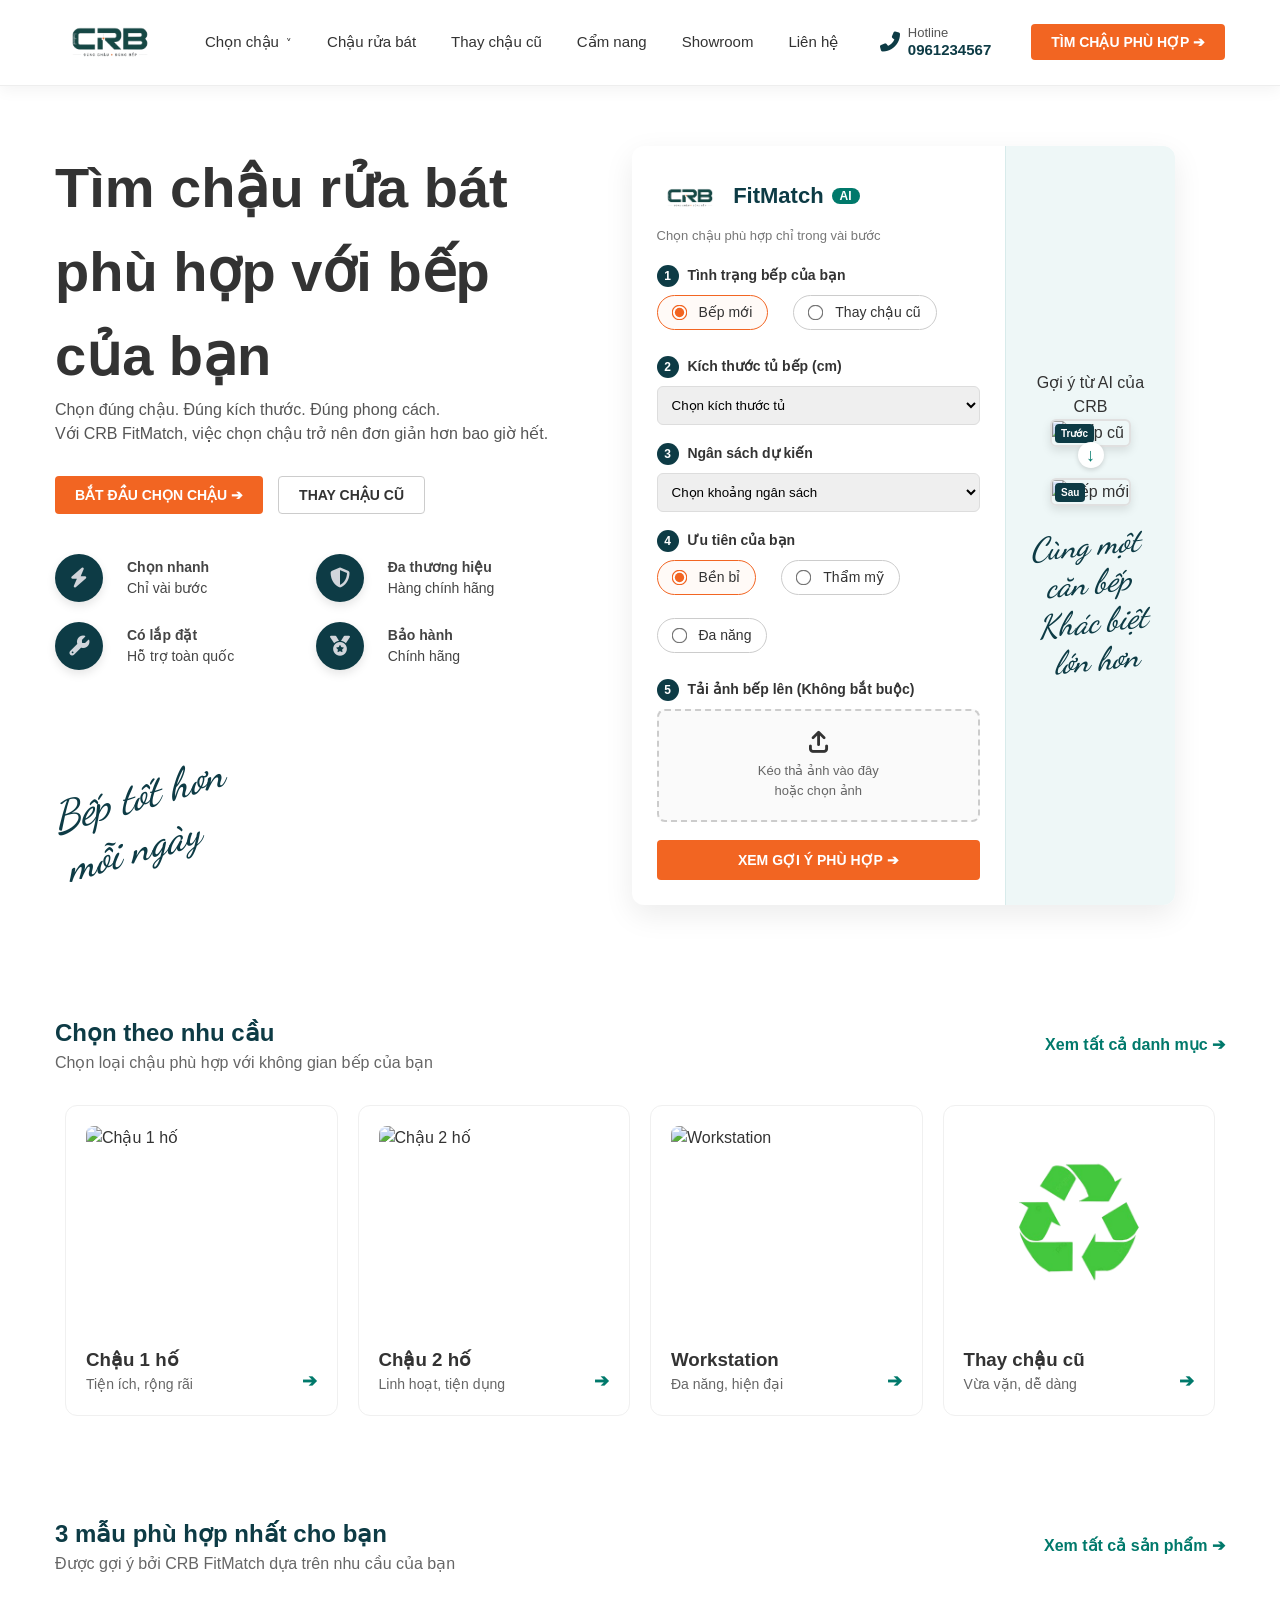
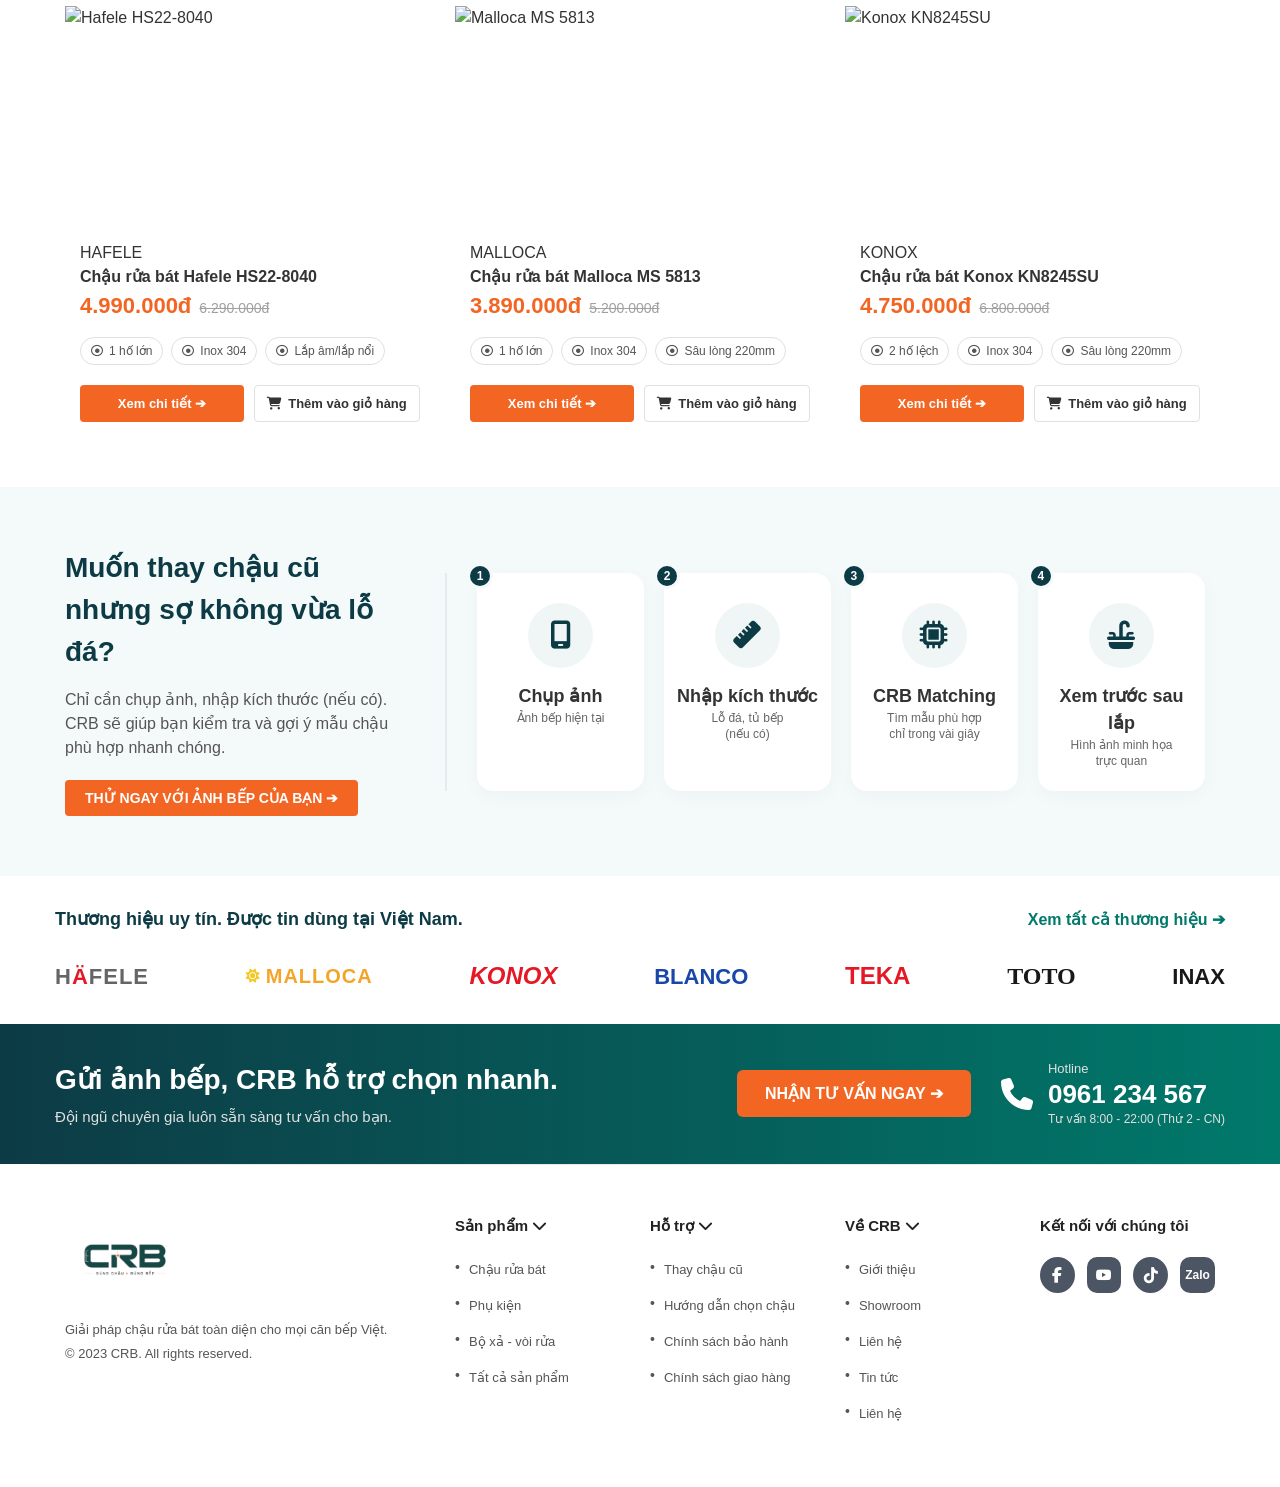
==== commit db588435: "loi" ====
--- a/index.html
+++ b/index.html
@@ -9,7 +9,8 @@
     <link rel="stylesheet" href="css/Giao-Dien.css">
     <link rel="stylesheet" href="https://cdnjs.cloudflare.com/ajax/libs/font-awesome/6.4.0/css/all.min.css">
 
-  <meta name="description" content="Chậu rửa bát chính hãng từ Hafele, Konox, Malloca tại CRB. Trải nghiệm ngay CRB FitMatch AI giúp chọn chậu chuẩn xác 100% cho tủ bếp. Khám phá ngay!">
+    <meta name="description"
+        content="Chậu rửa bát chính hãng từ Hafele, Konox, Malloca tại CRB. Trải nghiệm ngay CRB FitMatch AI giúp chọn chậu chuẩn xác 100% cho tủ bếp. Khám phá ngay!">
 </head>
 
 <body>
@@ -18,15 +19,15 @@
         <div class="container flex-between align-center">
             <div class="logo">
                 <a href="html/Giao-Dien.html">
-                    <img src="images/logo.png"
-                        alt="CRB Logo" class="img-logo">
+                    <img src="images/logo.png" alt="CRB Logo" class="img-logo">
                 </a>
             </div>
 
             <div class="mobile-menu-toggle" id="mobile-menu-toggle">☰</div>
 
             <nav class="nav-menu" id="nav-menu">
-                <a href="html/Giao-Dien.html">Chọn chậu <span style="font-size: 11px; margin-left: 3px;">&#709;</span></a>
+                <a href="html/Giao-Dien.html">Chọn chậu <span
+                        style="font-size: 11px; margin-left: 3px;">&#709;</span></a>
                 <!-- Đã cập nhật link -->
                 <a href="html/ChauRuaBat.html">Chậu rửa bát</a>
                 <a href="html/Lienhe.html">Thay chậu cũ</a>
@@ -41,12 +42,13 @@
                         style="font-size: 20px; color: #0d3b45; margin-right: 8px; transform: scaleX(-1);"></i>
                     <div style="display: flex; flex-direction: column; align-items: flex-start; line-height: 1.2;">
                         <span style="font-size: 13px; color: #555;">Hotline</span>
-                        <strong style="font-size: 15px; color: #0d3b45;"><a href="tel:0961234567" class="contact-link" style="color: inherit; text-decoration: none; cursor: pointer;">0961234567</a></strong>
-                    </div>
-                </div>
-
-                <button onclick="window.location.href='html/index.html'" id="btn-tim-chau"
-                    class="btn btn-primary">TÌM CHẬU PHÙ HỢP ➔</button>
+                        <strong style="font-size: 15px; color: #0d3b45;"><a href="tel:0961234567" class="contact-link"
+                                style="color: inherit; text-decoration: none; cursor: pointer;">0961234567</a></strong>
+                    </div>
+                </div>
+
+                <button onclick="window.location.href='html/index.html'" id="btn-tim-chau" class="btn btn-primary">TÌM
+                    CHẬU PHÙ HỢP ➔</button>
             </div>
         </div>
     </header>
@@ -55,8 +57,7 @@
     <div class="mobile-drawer-overlay" id="mobile-drawer-overlay"></div>
     <div class="mobile-drawer" id="mobile-drawer">
         <div class="drawer-header flex-between align-center">
-            <img src="images/logo.png"
-                alt="CRB Logo" style="max-height: 35px;">
+            <img src="images/logo.png" alt="CRB Logo" style="max-height: 35px;">
             <div class="close-drawer" id="close-drawer">✖</div>
         </div>
         <div class="drawer-body">
@@ -67,14 +68,14 @@
             <a href="html/Lienhe.html">Thay chậu cũ</a>
             <a href="html/CamNang.html">Cẩm nang</a>
             <a href="html/GioiThieu.html">Showroom</a>
-                <a href="html/Lienhe.html">Liên hệ</a>
+            <a href="html/Lienhe.html">Liên hệ</a>
         </div>
         <div class="drawer-footer">
             <div class="hotline-drawer">
-                <i class="fa-solid fa-phone" style="transform: scaleX(-1);"></i> <a href="tel:0961234567" class="contact-link" style="color: inherit; text-decoration: none; cursor: pointer;">0961234567</a>
-            </div>
-            <button onclick="window.location.href='html/index.html'" id="btn-tim-chau-drawer"
-                class="btn btn-primary"
+                <i class="fa-solid fa-phone" style="transform: scaleX(-1);"></i> <a href="tel:0961234567"
+                    class="contact-link" style="color: inherit; text-decoration: none; cursor: pointer;">0961234567</a>
+            </div>
+            <button onclick="window.location.href='html/index.html'" id="btn-tim-chau-drawer" class="btn btn-primary"
                 style="width: 100%; text-align: center; justify-content: center; margin-top: 15px; font-weight: bold; font-size: 14px;">TÌM
                 CHẬU PHÙ HỢP ➔</button>
         </div>
@@ -85,7 +86,11 @@
         <div class="hero-overlay"></div>
         <div class="container flex-row" style="position: relative; z-index: 2; align-items: stretch;">
             <div class="hero-content">
-                <h1 class="sr-only" style="position: absolute; width: 1px; height: 1px; padding: 0; margin: -1px; overflow: hidden; clip: rect(0, 0, 0, 0); white-space: nowrap; border-width: 0;">Giải pháp chậu rửa bát chính hãng và thiết bị bếp thông minh CRB</h1>`n                <div class="hero-title" style="font-size: 56px; font-weight: 700;">Tìm chậu rửa bát<br>phù hợp với bếp<br>của bạn</div>
+                <h1 class="sr-only"
+                    style="position: absolute; width: 1px; height: 1px; padding: 0; margin: -1px; overflow: hidden; clip: rect(0, 0, 0, 0); white-space: nowrap; border-width: 0;">
+                    Giải pháp chậu rửa bát chính hãng và thiết bị bếp thông minh CRB</h1>
+                <div class="hero-title" style="font-size: 56px; font-weight: 700;">Tìm chậu rửa bát<br>phù hợp với
+                    bếp<br>của bạn</div>
                 <p class="subtitle">Chọn đúng chậu. Đúng kích thước. Đúng phong cách.<br>Với CRB FitMatch, việc chọn
                     chậu trở nên đơn giản hơn bao giờ hết.</p>
 
@@ -136,8 +141,7 @@
                         <div class="form-header" style="display: block; margin-bottom: 20px;">
                             <div class="title-row"
                                 style="display: flex; align-items: center; gap: 10px; margin-bottom: 5px;">
-                                <img src="images/logo.png"
-                                    alt="CRB Logo"
+                                <img src="images/logo.png" alt="CRB Logo"
                                     style="height: 50px; width: auto; margin: 0; display: block; object-fit: contain; transform: translateY(2px);">
                                 <h3
                                     style="margin: 0; font-size: 22px; line-height: 1; display: flex; align-items: center; gap: 8px;">
@@ -237,14 +241,14 @@
                                 <span class="badge-dark">Trước</span>
                                 <a href="html/ChiTietSanPham.html"><img
                                         src="https://encrypted-tbn0.gstatic.com/images?q=tbn:ANd9GcQkUFyxHflXb5DP6IkUX-mRM8Isq6GGLWXchEQne34ZMQ&s=10"
-                                        alt="Bếp cũ" style="object-fit: cover;" ></a>
+                                        alt="Bếp cũ" style="object-fit: cover;"></a>
                             </div>
                             <div class="arrow-down">↓</div>
                             <div class="img-box">
                                 <span class="badge-dark">Sau</span>
                                 <a href="html/ChiTietSanPham.html"><img
                                         src="https://encrypted-tbn0.gstatic.com/images?q=tbn:ANd9GcRJy-4F2bDkJtlJdthSl4FT0KpX2QgJIFKBKIT2BkZq8A&s=10"
-                                        alt="Bếp mới" style="object-fit: cover;" ></a>
+                                        alt="Bếp mới" style="object-fit: cover;"></a>
                             </div>
                         </div>
                         <div class="sidebar-signature">
@@ -272,7 +276,7 @@
                 <div class="category-card">
                     <a href="html/ChiTietSanPham.html"><img
                             src="https://encrypted-tbn0.gstatic.com/images?q=tbn:ANd9GcQkUFyxHflXb5DP6IkUX-mRM8Isq6GGLWXchEQne34ZMQ&s=10"
-                            alt="Chậu 1 hố" style="object-fit: cover;" ></a>
+                            alt="Chậu 1 hố" style="object-fit: cover;"></a>
                     <div class="flex-between align-center">
                         <div>
                             <h3>Chậu 1 hố</h3>
@@ -286,7 +290,7 @@
                 <div class="category-card">
                     <a href="html/ChiTietSanPham.html"><img
                             src="https://encrypted-tbn0.gstatic.com/images?q=tbn:ANd9GcRJy-4F2bDkJtlJdthSl4FT0KpX2QgJIFKBKIT2BkZq8A&s=10"
-                            alt="Chậu 2 hố" style="object-fit: cover;" ></a>
+                            alt="Chậu 2 hố" style="object-fit: cover;"></a>
                     <div class="flex-between align-center">
                         <div>
                             <h3>Chậu 2 hố</h3>
@@ -300,7 +304,7 @@
                 <div class="category-card">
                     <a href="html/ChiTietSanPham.html"><img
                             src="https://encrypted-tbn0.gstatic.com/images?q=tbn:ANd9GcQZZJOah_-8vuOcqAD0ra7861AhZ2qi3l1lWrR-IC-uaQ&s=10"
-                            alt="Workstation" style="object-fit: cover;" ></a>
+                            alt="Workstation" style="object-fit: cover;"></a>
                     <div class="flex-between align-center">
                         <div>
                             <h3>Workstation</h3>
@@ -314,7 +318,7 @@
                 <!-- Đã thêm link -->
                 <a href="html/Lienhe.html" style="text-decoration: none; color: inherit;">
                     <div class="category-card">
-                        <img src="images/pngtree.png" alt="Thay chậu cũ" style="object-fit: cover;" >
+                        <img src="images/pngtree.png" alt="Thay chậu cũ" style="object-fit: cover;">
                         <div class="flex-between align-center">
                             <div>
                                 <h3>Thay chậu cũ</h3>
@@ -344,7 +348,7 @@
             <div class="col-4 product-card">
                 <a href="html/ChiTietSanPham.html"><img
                         src="https://encrypted-tbn0.gstatic.com/images?q=tbn:ANd9GcQi7dMgrR0idvSSZKCbeyA573gtKgJVa4vBxTHd0vP1Jg&s=10"
-                        alt="Hafele HS22-8040" style="object-fit: cover;" ></a>
+                        alt="Hafele HS22-8040" style="object-fit: cover;"></a>
                 <div class="product-info">
                     <span class="brand">HAFELE</span>
                     <h4><a href="html/ChiTietSanPham.html" style="color: inherit; text-decoration: none;">Chậu rửa bát
@@ -371,7 +375,7 @@
             <div class="col-4 product-card">
                 <a href="html/ChiTietSanPham.html"><img
                         src="https://encrypted-tbn0.gstatic.com/images?q=tbn:ANd9GcTgGwl_DbQq_iUihb8qetYYLKUlzbD12i5W52bxCu1P7g&s=10"
-                        alt="Malloca MS 5813" style="object-fit: cover;" ></a>
+                        alt="Malloca MS 5813" style="object-fit: cover;"></a>
                 <div class="product-info">
                     <span class="brand">MALLOCA</span>
                     <h4><a href="html/ChiTietSanPham.html" style="color: inherit; text-decoration: none;">Chậu rửa bát
@@ -398,7 +402,7 @@
             <div class="col-4 product-card">
                 <a href="html/ChiTietSanPham.html"><img
                         src="https://encrypted-tbn0.gstatic.com/images?q=tbn:ANd9GcT0BIOL4WGAfW4wN98OjW5DkghnPa1Tt1KXQzXLYL662Q&s=10"
-                        alt="Konox KN8245SU" style="object-fit: cover;" ></a>
+                        alt="Konox KN8245SU" style="object-fit: cover;"></a>
                 <div class="product-info">
                     <span class="brand">KONOX</span>
                     <h4><a href="html/ChiTietSanPham.html" style="color: inherit; text-decoration: none;">Chậu rửa bát
@@ -476,7 +480,8 @@
                                 <div class="step-icon">
                                     <i class="fa-solid fa-sink"></i>
                                 </div>
-                                <div class="step-title" style="font-weight: 600; font-size: 18px;">Xem trước sau lắp</div>
+                                <div class="step-title" style="font-weight: 600; font-size: 18px;">Xem trước sau lắp
+                                </div>
                                 <p>Hình ảnh minh họa<br>trực quan</p>
                             </div>
                         </div>
@@ -490,8 +495,8 @@
     <section class="trusted-brands container section-padding">
         <div class="brands-header flex-between align-center">
             <h2 class="brands-title">Thương hiệu uy tín. Được tin dùng tại Việt Nam.</h3>
-            <!-- Đã thêm link -->
-            <a href="html/ChauRuaBat.html" class="link">Xem tất cả thương hiệu ➔</a>
+                <!-- Đã thêm link -->
+                <a href="html/ChauRuaBat.html" class="link">Xem tất cả thương hiệu ➔</a>
         </div>
         <div class="brands-list flex-between align-center">
             <div class="brand-logo" style="color: #555; font-weight: 800; font-size: 22px; letter-spacing: 1px;">H<span
@@ -525,7 +530,9 @@
                     <i class="fa-solid fa-phone phone-icon"></i>
                     <div class="hotline-info">
                         <span class="label">Hotline</span>
-                        <strong><a href="tel:0961234567" class="contact-link" style="color: inherit; text-decoration: none; cursor: pointer;">0961 234 567</a></strong>
+                        <strong><a href="tel:0961234567" class="contact-link"
+                                style="color: inherit; text-decoration: none; cursor: pointer;">0961 234
+                                567</a></strong>
                         <span class="time">Tư vấn 8:00 - 22:00 (Thứ 2 - CN)</span>
                     </div>
                 </div>
@@ -538,8 +545,7 @@
         <div class="row">
             <div class="col-4 footer-col">
                 <a href="html/Giao-Dien.html">
-                    <img src="images/logo.png"
-                        alt="CRB Logo" class="img-logo-footer">
+                    <img src="images/logo.png" alt="CRB Logo" class="img-logo-footer">
                 </a>
                 <p class="mt-2">Giải pháp chậu rửa bát toàn diện cho mọi căn bếp Việt.</p>
                 <p class="mt-2">© 2023 CRB. All rights reserved.</p>
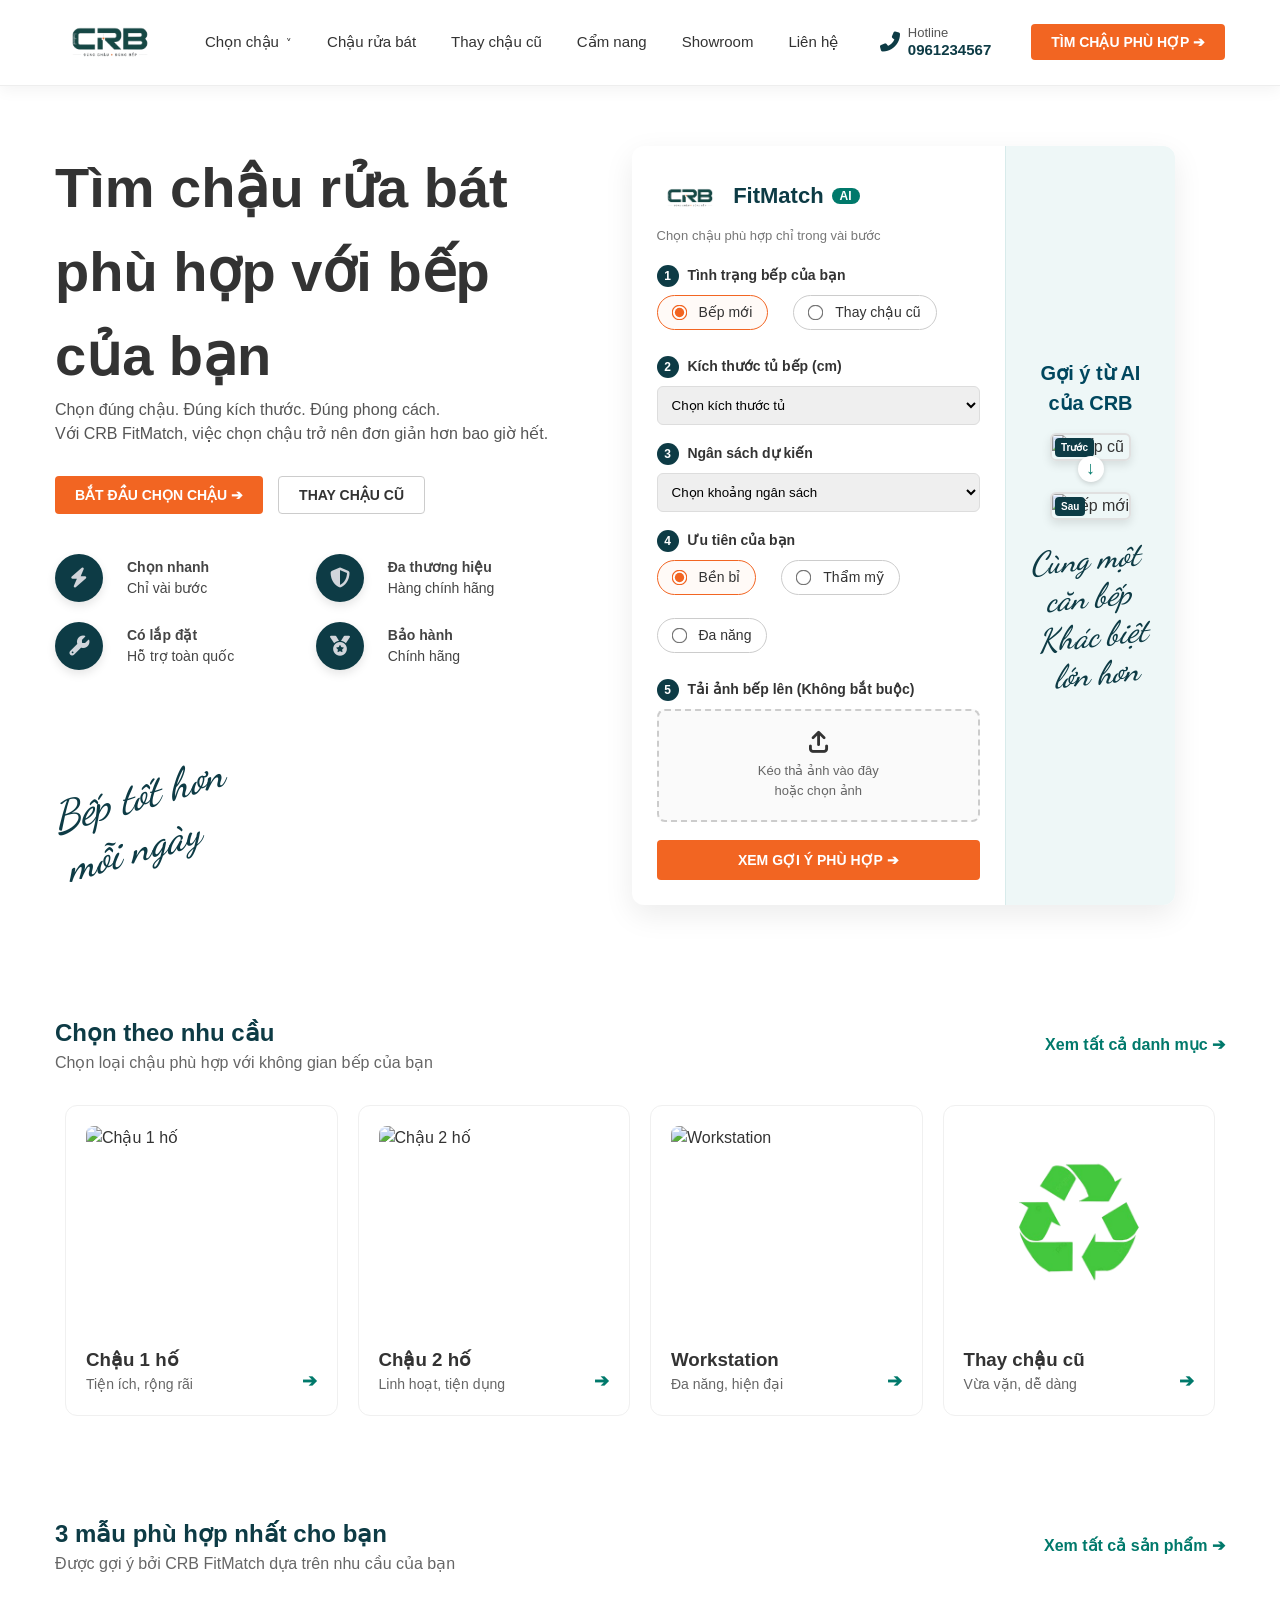
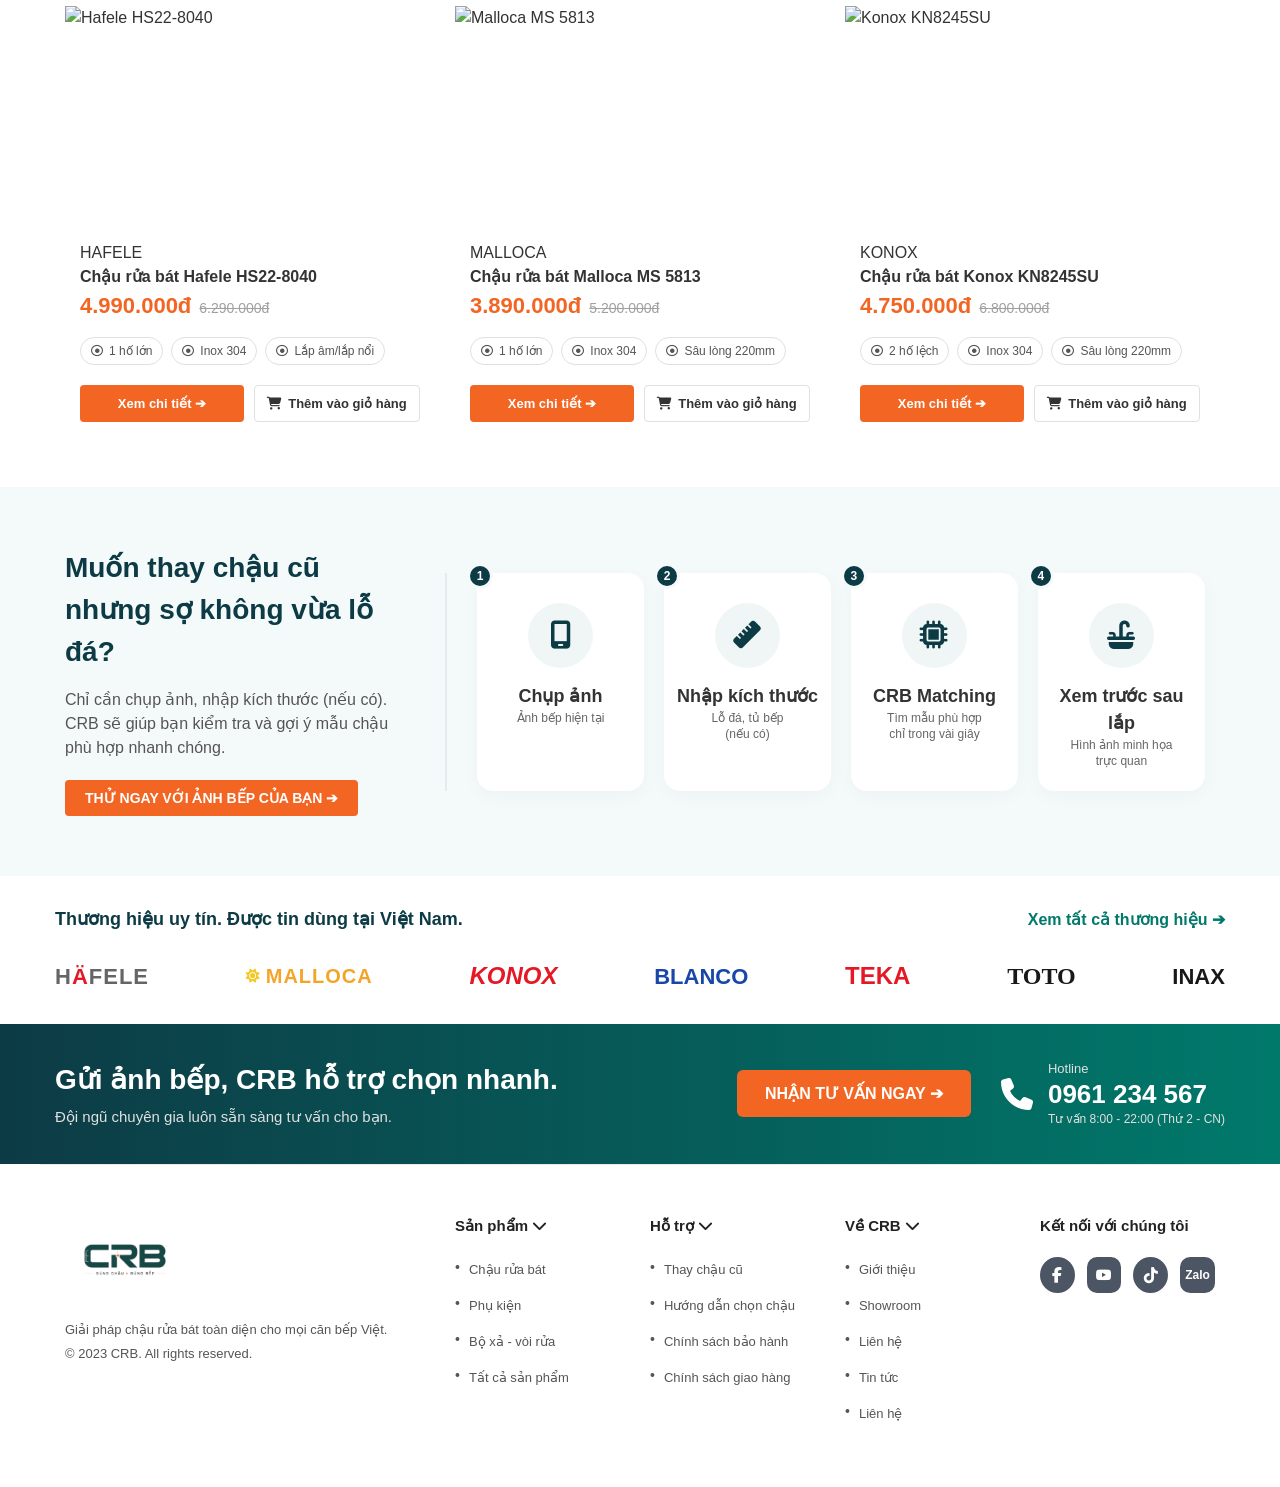
==== commit 0081d6db: "nogiaodiencu1" ====
--- a/index.html
+++ b/index.html
@@ -1,4 +1,4 @@
-﻿<!DOCTYPE html>
+<!DOCTYPE html>
 <html lang="vi">
 
 <head>
@@ -18,7 +18,7 @@
     <header class="header">
         <div class="container flex-between align-center">
             <div class="logo">
-                <a href="html/Giao-Dien.html">
+                <a href="index.html">
                     <img src="images/logo.png" alt="CRB Logo" class="img-logo">
                 </a>
             </div>
@@ -26,8 +26,7 @@
             <div class="mobile-menu-toggle" id="mobile-menu-toggle">☰</div>
 
             <nav class="nav-menu" id="nav-menu">
-                <a href="html/Giao-Dien.html">Chọn chậu <span
-                        style="font-size: 11px; margin-left: 3px;">&#709;</span></a>
+                <a href="index.html">Chọn chậu <span style="font-size: 11px; margin-left: 3px;">&#709;</span></a>
                 <!-- Đã cập nhật link -->
                 <a href="html/ChauRuaBat.html">Chậu rửa bát</a>
                 <a href="html/Lienhe.html">Thay chậu cũ</a>
@@ -235,7 +234,7 @@
 
                     <!-- Sidebar AI bên phải -->
                     <div class="form-sidebar">
-                        <div class="hero-subtitle">Gợi ý từ AI của CRB</div>
+                        <div class="hero-subtitle" style="font-size: 20px; font-weight: 700; color: #00475E; margin-bottom: 15px;">Gợi ý từ AI của CRB</div>
                         <div class="ai-suggestion-imgs">
                             <div class="img-box">
                                 <span class="badge-dark">Trước</span>
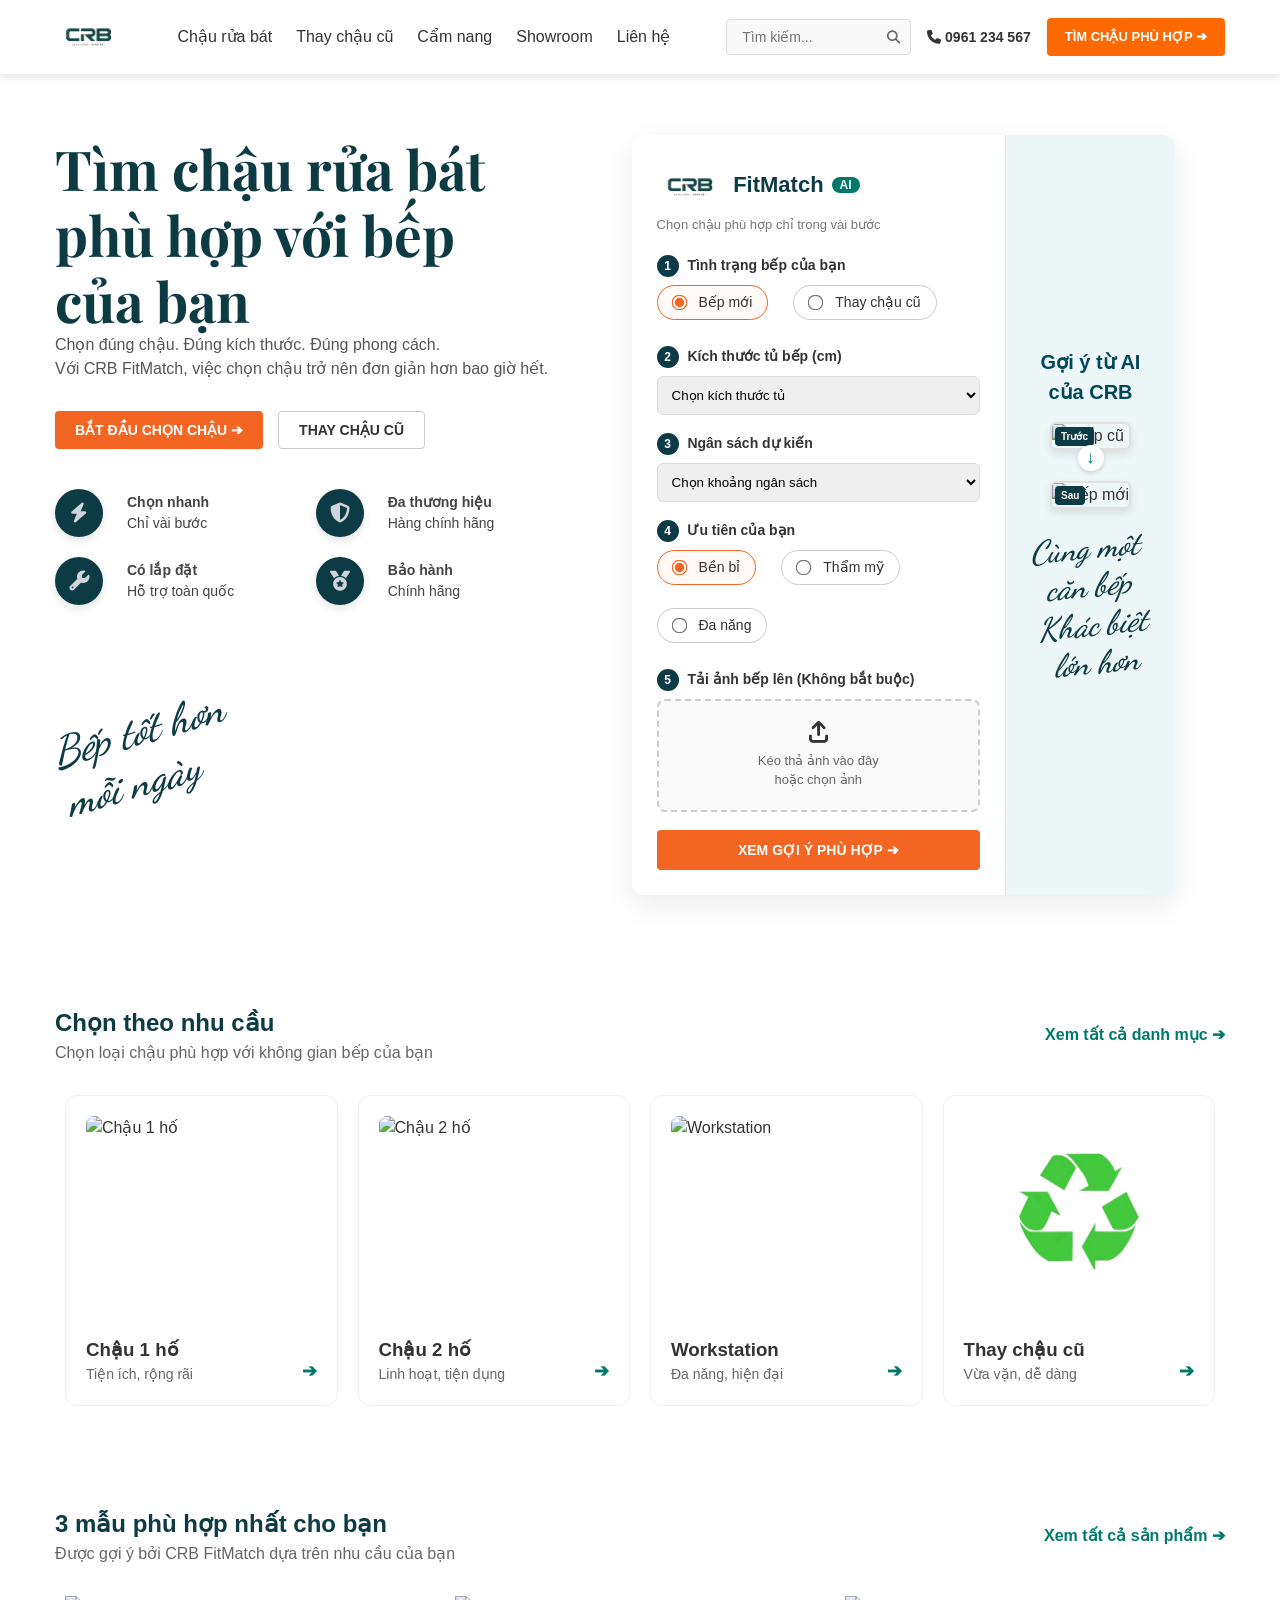
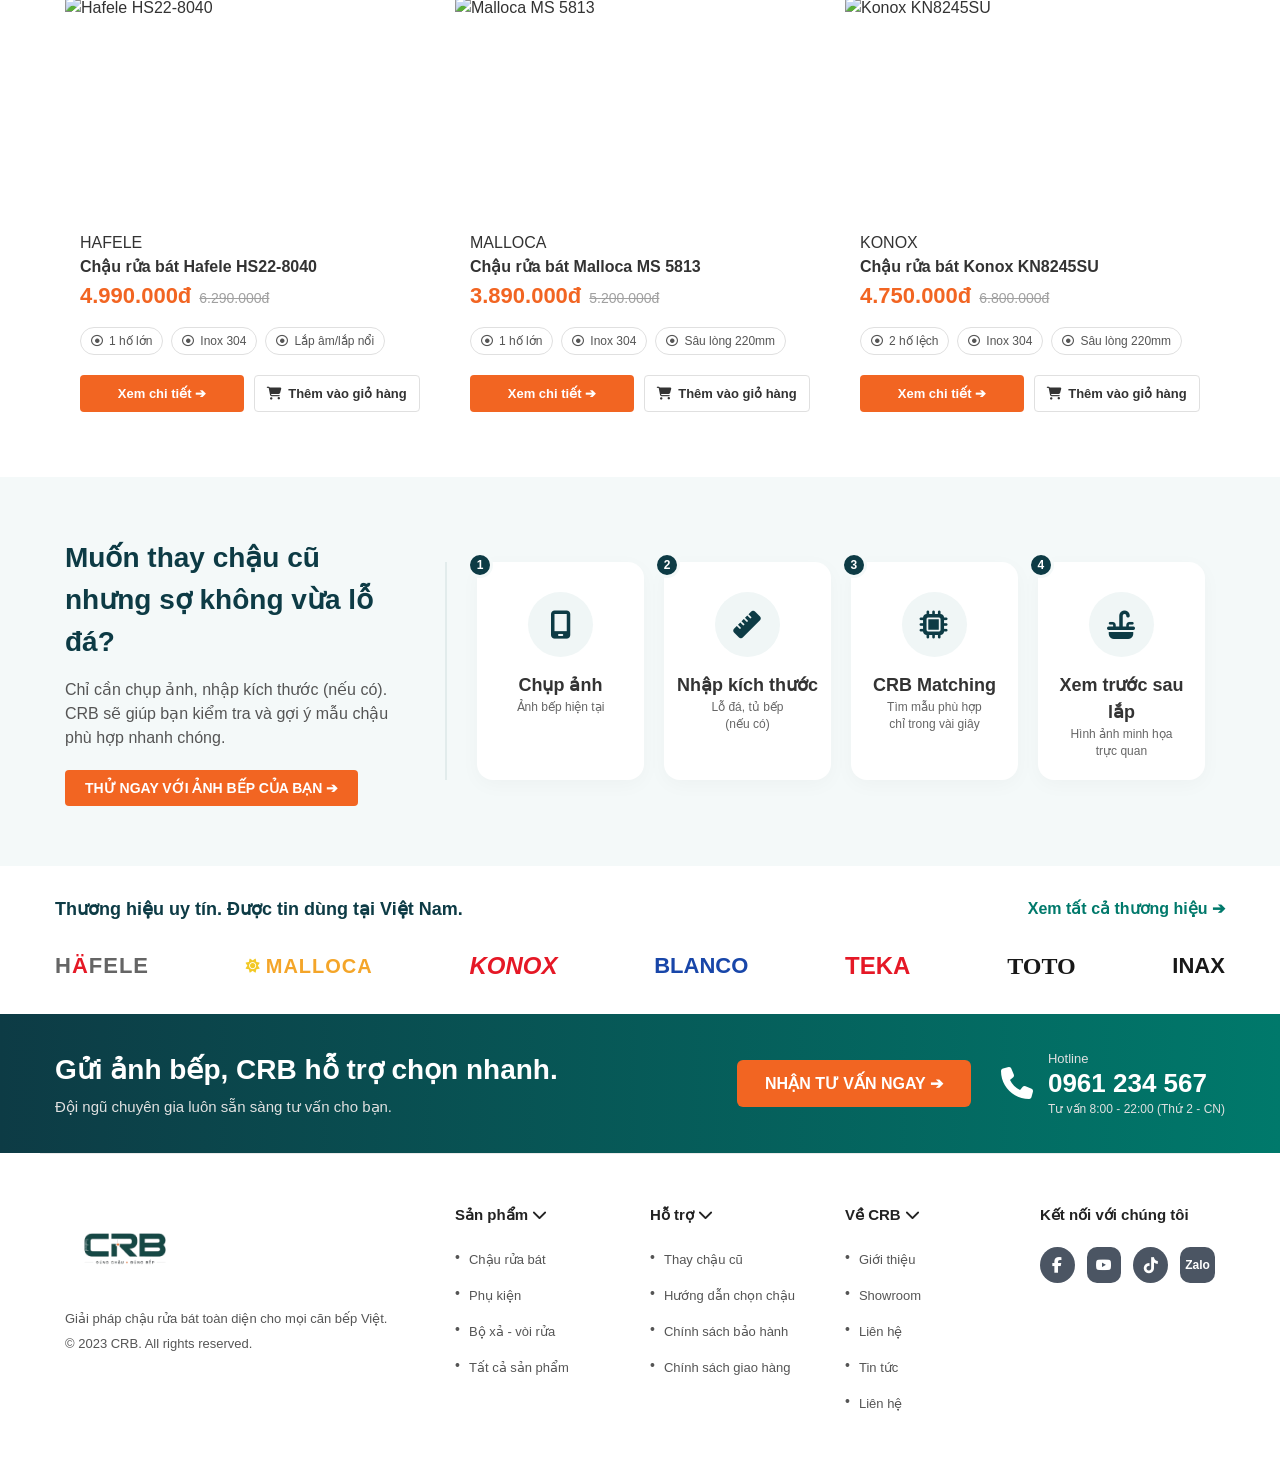
==== commit 7b7166c8: "bigupdate2" ====
--- a/index.html
+++ b/index.html
@@ -5,9 +5,9 @@
     <meta charset="UTF-8">
     <meta name="viewport" content="width=device-width, initial-scale=1.0">
     <title>CRB - Chậu rửa bát</title>
-    <!-- Đã đổi Giao Dien Trang Chu thành Giao Dien -->
     <link rel="stylesheet" href="css/Giao-Dien.css">
     <link rel="stylesheet" href="https://cdnjs.cloudflare.com/ajax/libs/font-awesome/6.4.0/css/all.min.css">
+    <link href="https://fonts.googleapis.com/css2?family=Playfair+Display:ital,wght@0,400;0,700;1,400;1,700&display=swap" rel="stylesheet">
 
     <meta name="description"
         content="Chậu rửa bát chính hãng từ Hafele, Konox, Malloca tại CRB. Trải nghiệm ngay CRB FitMatch AI giúp chọn chậu chuẩn xác 100% cho tủ bếp. Khám phá ngay!">
@@ -15,70 +15,50 @@
 
 <body>
     <!-- Header -->
-    <header class="header">
-        <div class="container flex-between align-center">
+    <header class="header" id="header">
+        <div class="container header-inner">
             <div class="logo">
                 <a href="index.html">
-                    <img src="images/logo.png" alt="CRB Logo" class="img-logo">
+                    <img src="images/logo.png" alt="CRB Logo" class="logo-img">
                 </a>
             </div>
 
-            <div class="mobile-menu-toggle" id="mobile-menu-toggle">☰</div>
-
-            <nav class="nav-menu" id="nav-menu">
-                <a href="index.html">Chọn chậu <span style="font-size: 11px; margin-left: 3px;">&#709;</span></a>
-                <!-- Đã cập nhật link -->
-                <a href="html/ChauRuaBat.html">Chậu rửa bát</a>
-                <a href="html/Lienhe.html">Thay chậu cũ</a>
-                <a href="html/CamNang.html">Cẩm nang</a>
-                <a href="html/GioiThieu.html">Showroom</a>
-                <a href="html/Lienhe.html">Liên hệ</a>
+            <nav class="main-nav" id="main-nav">
+                <div class="mobile-nav-header mobile-only">
+                    <img src="images/logo.png" alt="CRB" class="mobile-nav-logo">
+                    <button class="mobile-nav-close" id="mobile-nav-close"><i class="fas fa-times"></i></button>
+                </div>
+                <ul class="nav-list">
+                    <li><a href="html/ChauRuaBat.html" class="nav-item">Chậu rửa bát</a></li>
+                    <li><a href="html/Lienhe.html" class="nav-item">Thay chậu cũ</a></li>
+                    <li><a href="html/CamNang.html" class="nav-item">Cẩm nang</a></li>
+                    <li><a href="html/GioiThieu.html" class="nav-item">Showroom</a></li>
+                    <li><a href="html/Lienhe.html" class="nav-item">Liên hệ</a></li>
+                </ul>
+                <div class="mobile-nav-footer mobile-only">
+                    <a href="tel:0961234567" class="mobile-hotline"><i class="fa-solid fa-phone"></i> 0961 234 567</a>
+                    <a href="index.html" class="btn-mobile-consult">Thử chậu phù hợp</a>
+                </div>
             </nav>
 
-            <div class="header-action flex-center">
-                <div class="hotline flex-row align-center" style="margin-right: 20px;">
-                    <i class="fa-solid fa-phone"
-                        style="font-size: 20px; color: #0d3b45; margin-right: 8px; transform: scaleX(-1);"></i>
-                    <div style="display: flex; flex-direction: column; align-items: flex-start; line-height: 1.2;">
-                        <span style="font-size: 13px; color: #555;">Hotline</span>
-                        <strong style="font-size: 15px; color: #0d3b45;"><a href="tel:0961234567" class="contact-link"
-                                style="color: inherit; text-decoration: none; cursor: pointer;">0961234567</a></strong>
-                    </div>
-                </div>
-
-                <button onclick="window.location.href='html/index.html'" id="btn-tim-chau" class="btn btn-primary">TÌM
-                    CHẬU PHÙ HỢP ➔</button>
-            </div>
-        </div>
+            <div class="header-actions">
+                <div class="search-box">
+                    <input type="text" placeholder="Tìm kiếm...">
+                    <button><i class="fas fa-search"></i></button>
+                </div>
+                <div class="hotline">
+                    <i class="fa-solid fa-phone"></i>
+                    <span><a href="tel:0961234567" class="contact-link">0961 234 567</a></span>
+                </div>
+                <a href="index.html" class="btn-try-fit">TÌM CHẬU PHÙ HỢP ➔</a>
+            </div>
+
+            <button class="mobile-menu-btn" id="mobile-menu-btn">
+                <i class="fa-solid fa-bars"></i>
+            </button>
+        </div>
+        <div class="menu-overlay" id="menu-overlay"></div>
     </header>
-
-    <!-- Mobile Drawer Menu -->
-    <div class="mobile-drawer-overlay" id="mobile-drawer-overlay"></div>
-    <div class="mobile-drawer" id="mobile-drawer">
-        <div class="drawer-header flex-between align-center">
-            <img src="images/logo.png" alt="CRB Logo" style="max-height: 35px;">
-            <div class="close-drawer" id="close-drawer">✖</div>
-        </div>
-        <div class="drawer-body">
-            <a href="html/Giao-Dien.html">Chọn chậu <span
-                    style="font-size: 11px; float:right; margin-top: 5px;">&#709;</span></a>
-            <!-- Đã cập nhật link -->
-            <a href="html/ChauRuaBat.html">Chậu rửa bát</a>
-            <a href="html/Lienhe.html">Thay chậu cũ</a>
-            <a href="html/CamNang.html">Cẩm nang</a>
-            <a href="html/GioiThieu.html">Showroom</a>
-            <a href="html/Lienhe.html">Liên hệ</a>
-        </div>
-        <div class="drawer-footer">
-            <div class="hotline-drawer">
-                <i class="fa-solid fa-phone" style="transform: scaleX(-1);"></i> <a href="tel:0961234567"
-                    class="contact-link" style="color: inherit; text-decoration: none; cursor: pointer;">0961234567</a>
-            </div>
-            <button onclick="window.location.href='html/index.html'" id="btn-tim-chau-drawer" class="btn btn-primary"
-                style="width: 100%; text-align: center; justify-content: center; margin-top: 15px; font-weight: bold; font-size: 14px;">TÌM
-                CHẬU PHÙ HỢP ➔</button>
-        </div>
-    </div>
 
     <!-- Hero Section -->
     <section id="hero-section" class="hero banner-bg">
@@ -88,8 +68,8 @@
                 <h1 class="sr-only"
                     style="position: absolute; width: 1px; height: 1px; padding: 0; margin: -1px; overflow: hidden; clip: rect(0, 0, 0, 0); white-space: nowrap; border-width: 0;">
                     Giải pháp chậu rửa bát chính hãng và thiết bị bếp thông minh CRB</h1>
-                <div class="hero-title" style="font-size: 56px; font-weight: 700;">Tìm chậu rửa bát<br>phù hợp với
-                    bếp<br>của bạn</div>
+                <div class="hero-title" style="font-family: 'Playfair Display', serif; font-size: 55px; font-weight: 700; color: #0d3b44; line-height: 1.2;">Tìm chậu rửa
+                    bát<br>phù hợp với bếp<br>của bạn</div>
                 <p class="subtitle">Chọn đúng chậu. Đúng kích thước. Đúng phong cách.<br>Với CRB FitMatch, việc chọn
                     chậu trở nên đơn giản hơn bao giờ hết.</p>
 
@@ -234,7 +214,9 @@
 
                     <!-- Sidebar AI bên phải -->
                     <div class="form-sidebar">
-                        <div class="hero-subtitle" style="font-size: 20px; font-weight: 700; color: #00475E; margin-bottom: 15px;">Gợi ý từ AI của CRB</div>
+                        <div class="hero-subtitle"
+                            style="font-size: 20px; font-weight: 700; color: #00475E; margin-bottom: 15px;">Gợi ý từ AI
+                            của CRB</div>
                         <div class="ai-suggestion-imgs">
                             <div class="img-box">
                                 <span class="badge-dark">Trước</span>
@@ -589,7 +571,7 @@
             </div>
         </div>
     </footer>
-    <script src="js/Giao-Dien.js"></script>
+    <script src="js/Giao-Dien.js" defer></script>
 </body>
 
 </html>
--- a/css/Giao-Dien.css
+++ b/css/Giao-Dien.css
@@ -1,4 +1,4 @@
-﻿@import url('https://fonts.googleapis.com/css2?family=Dancing+Script:wght@600&display=swap');
+@import url('https://fonts.googleapis.com/css2?family=Dancing+Script:wght@600&display=swap');
 
 /* ================= Base Reset ================= */
 * {
@@ -1498,13 +1498,11 @@
     }
 
     .mobile-menu-toggle {
-        order: 1;
+        display: none;
+    }
+
+    .logo {
         margin: 0;
-    }
-
-    .logo {
-        order: 2;
-        margin-left: 15px;
         margin-right: auto;
     }
 
@@ -1680,4 +1678,258 @@
 .contact-link:hover {
   text-decoration: underline !important;
   opacity: 0.8;
-}+}
+/* ============================================================== */
+/* STANDARDIZED HEADER & MOBILE MENU CSS (ADDED BY AI)            */
+/* ============================================================== */
+
+/* DESKTOP LAYOUT (Default) */
+.header {
+    background-color: #fff;
+    box-shadow: 0 2px 8px rgba(0,0,0,0.1);
+    position: sticky;
+    top: 0;
+    z-index: 1000;
+    width: 100%;
+}
+
+.header-inner {
+    display: flex;
+    justify-content: space-between;
+    align-items: center;
+    height: 72px;
+}
+
+.logo-img {
+    height: 50px;
+    width: auto;
+}
+
+.main-nav {
+    display: flex;
+    align-items: center;
+}
+
+.nav-list {
+    display: flex;
+    gap: 24px;
+    list-style: none;
+    margin: 0;
+    padding: 0;
+}
+
+.nav-item {
+    text-decoration: none;
+    color: #333;
+    font-weight: 500;
+    font-size: 16px;
+}
+
+.header-actions {
+    display: flex;
+    align-items: center;
+    gap: 16px;
+}
+
+.mobile-menu-btn {
+    display: none; /* Hidden on desktop */
+    background: none;
+    border: none;
+    font-size: 24px;
+    cursor: pointer;
+    color: #0d3b45;
+}
+
+.mobile-only {
+    display: none;
+}
+
+.menu-overlay {
+    display: none;
+    position: fixed;
+    top: 0;
+    left: 0;
+    width: 100vw;
+    height: 100vh;
+    background: rgba(0,0,0,0.5);
+    z-index: 9998;
+    opacity: 0;
+    transition: opacity 0.3s ease;
+}
+
+.menu-overlay.menu-active {
+    display: block;
+    opacity: 1;
+}
+
+/* MOBILE LAYOUT */
+@media (max-width: 1024px) {
+    .header-inner {
+        width: 100%;
+        padding: 10px 16px;
+        height: auto;
+        flex-wrap: nowrap !important; /* Ensure it stays on one line */
+    }
+
+    /* Hide desktop actions */
+    .header-actions {
+        display: none !important;
+    }
+
+    /* Show mobile menu button */
+    .mobile-menu-btn {
+        display: block;
+        position: relative;
+        z-index: 9999;
+    }
+
+    /* Standardize mobile Sidebar Menu */
+    .main-nav {
+        position: fixed;
+        top: 0;
+        left: 0;
+        width: 280px;
+        display: flex;
+        height: 100vh;
+        background: #fff;
+        z-index: 9999;
+        flex-direction: column;
+        align-items: flex-start;
+        padding: 0;
+        transform: translateX(-100%);
+        transition: transform 0.3s ease-in-out;
+        box-shadow: 2px 0 8px rgba(0,0,0,0.1);
+        overflow-y: auto;
+    }
+
+    /* Active state for Sidebar */
+    .main-nav.menu-active {
+        transform: translateX(0);
+    }
+
+    .mobile-only {
+        display: flex !important;
+    }
+
+    .nav-list {
+        flex-direction: column;
+        width: 100%;
+        gap: 0;
+    }
+
+    .nav-list li {
+        width: 100%;
+        border-bottom: 1px solid #eee;
+    }
+
+    .nav-list .nav-item {
+        display: block;
+        padding: 16px 20px;
+        width: 100%;
+    }
+
+    .mobile-nav-header {
+        width: 100%;
+        display: flex;
+        justify-content: space-between;
+        align-items: center;
+        padding: 16px 20px;
+        border-bottom: 1px solid #eee;
+    }
+
+    .mobile-nav-logo {
+        height: 40px;
+    }
+
+    .mobile-nav-close {
+        background: none;
+        border: none;
+        font-size: 24px;
+        cursor: pointer;
+        color: #333;
+    }
+
+    .mobile-nav-footer {
+        flex-direction: column;
+        width: 100%;
+        padding: 20px;
+        gap: 12px;
+        margin-top: auto;
+    }
+
+    .btn-mobile-consult {
+        display: block;
+        text-align: center;
+        background: #ff6a00;
+        color: #fff;
+        padding: 12px;
+        border-radius: 8px;
+        text-decoration: none;
+        font-weight: bold;
+    }
+    
+    .mobile-hotline {
+        display: block;
+        text-align: center;
+        color: #0d3b45;
+        text-decoration: none;
+        font-weight: bold;
+        font-size: 16px;
+    }
+}
+
+/* DESKTOP ACTIONS STANDARDIZATION (ADDED BY AI) */
+.header-actions {
+    display: flex;
+    align-items: center;
+    gap: 16px;
+}
+.search-box {
+    display: flex;
+    align-items: center;
+    border: 1px solid #ddd;
+    border-radius: 4px;
+    padding: 4px 10px;
+    background: #f9f9f9;
+}
+.search-box input {
+    border: none;
+    outline: none;
+    background: transparent;
+    padding: 5px;
+    font-size: 14px;
+    width: 150px;
+}
+.search-box button {
+    background: none;
+    border: none;
+    cursor: pointer;
+    color: #666;
+}
+.btn-try-fit {
+    background-color: #ff6a00;
+    color: #fff;
+    padding: 9px 18px;
+    border-radius: 4px;
+    font-weight: 700;
+    font-size: 13px;
+    text-decoration: none;
+    transition: background 0.2s;
+    white-space: nowrap;
+}
+.btn-try-fit:hover {
+    background-color: #e65c00;
+}
+.hotline {
+    white-space: nowrap;
+    font-weight: 700;
+    color: #333;
+    font-size: 14px;
+}
+.hotline a {
+    color: inherit;
+    text-decoration: none;
+}
+.nav-item:hover, .nav-item.active {
+    color: #ff6a00;
+}
